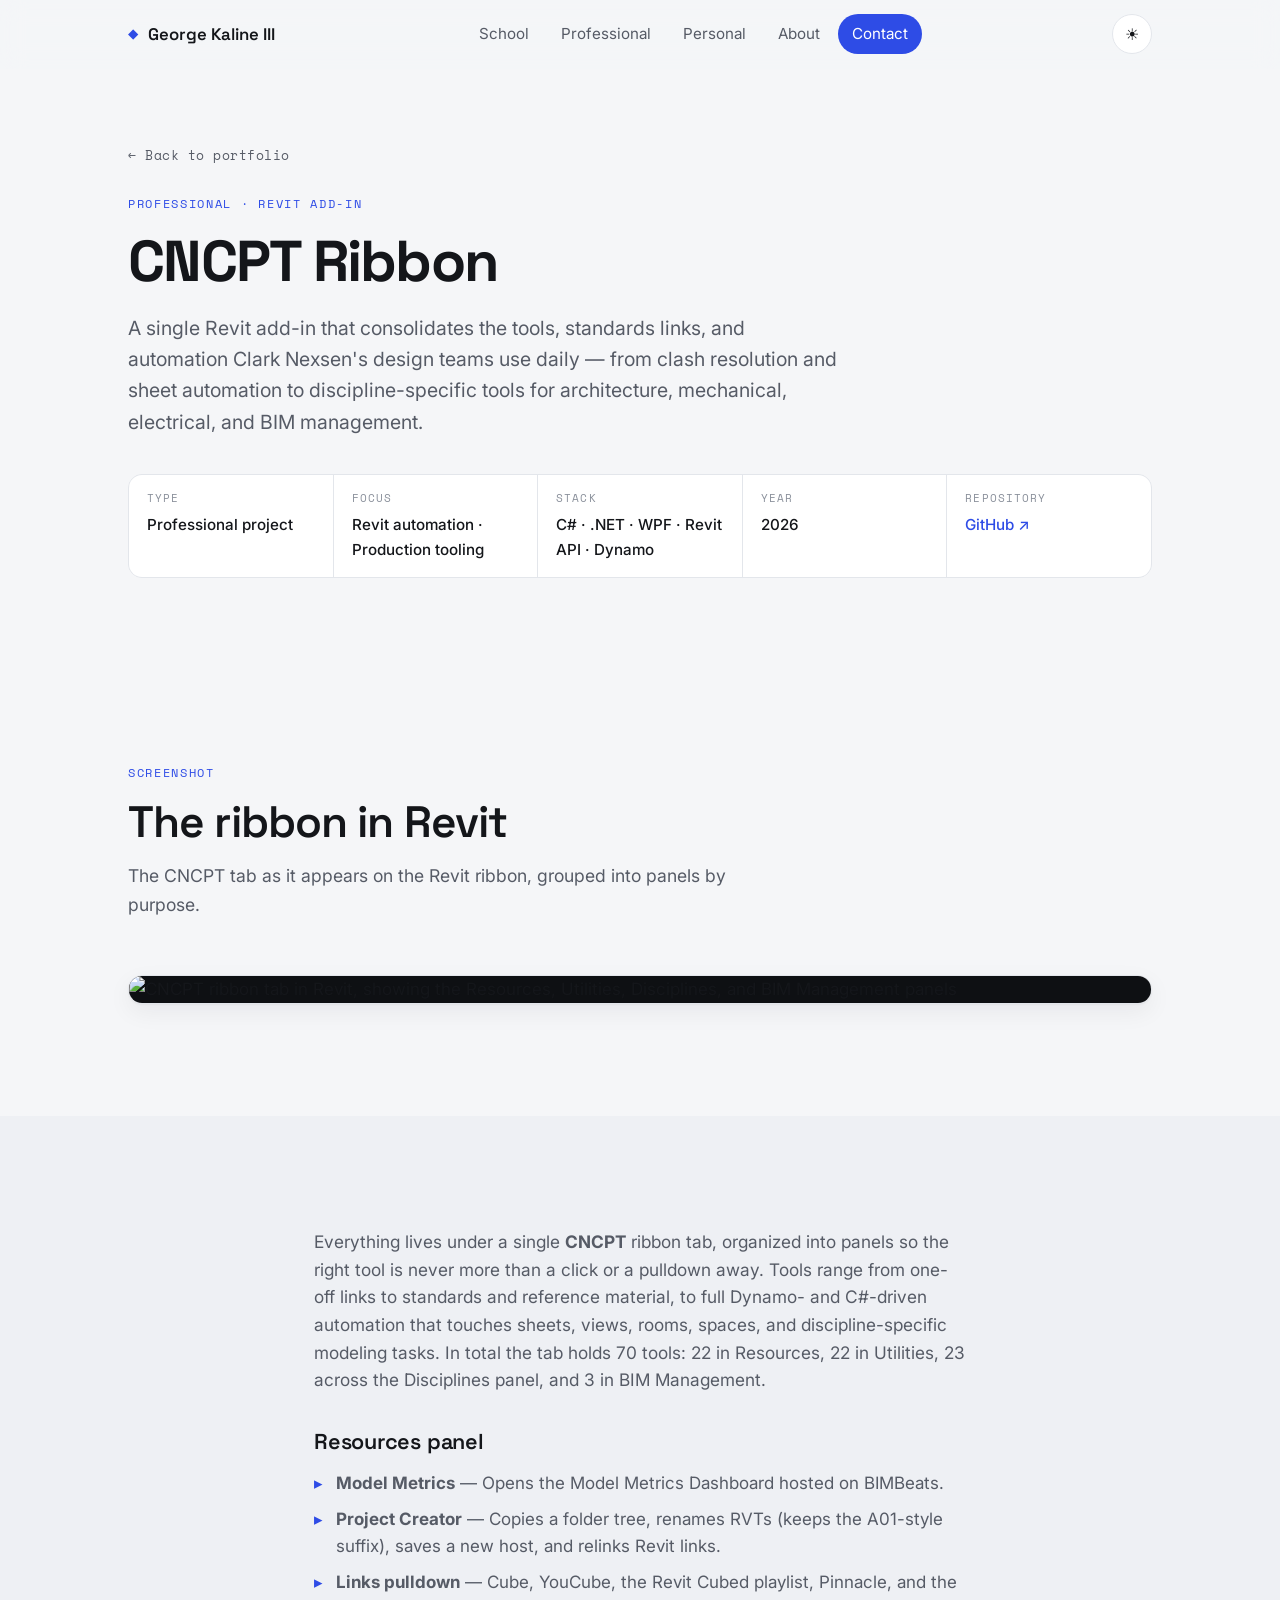
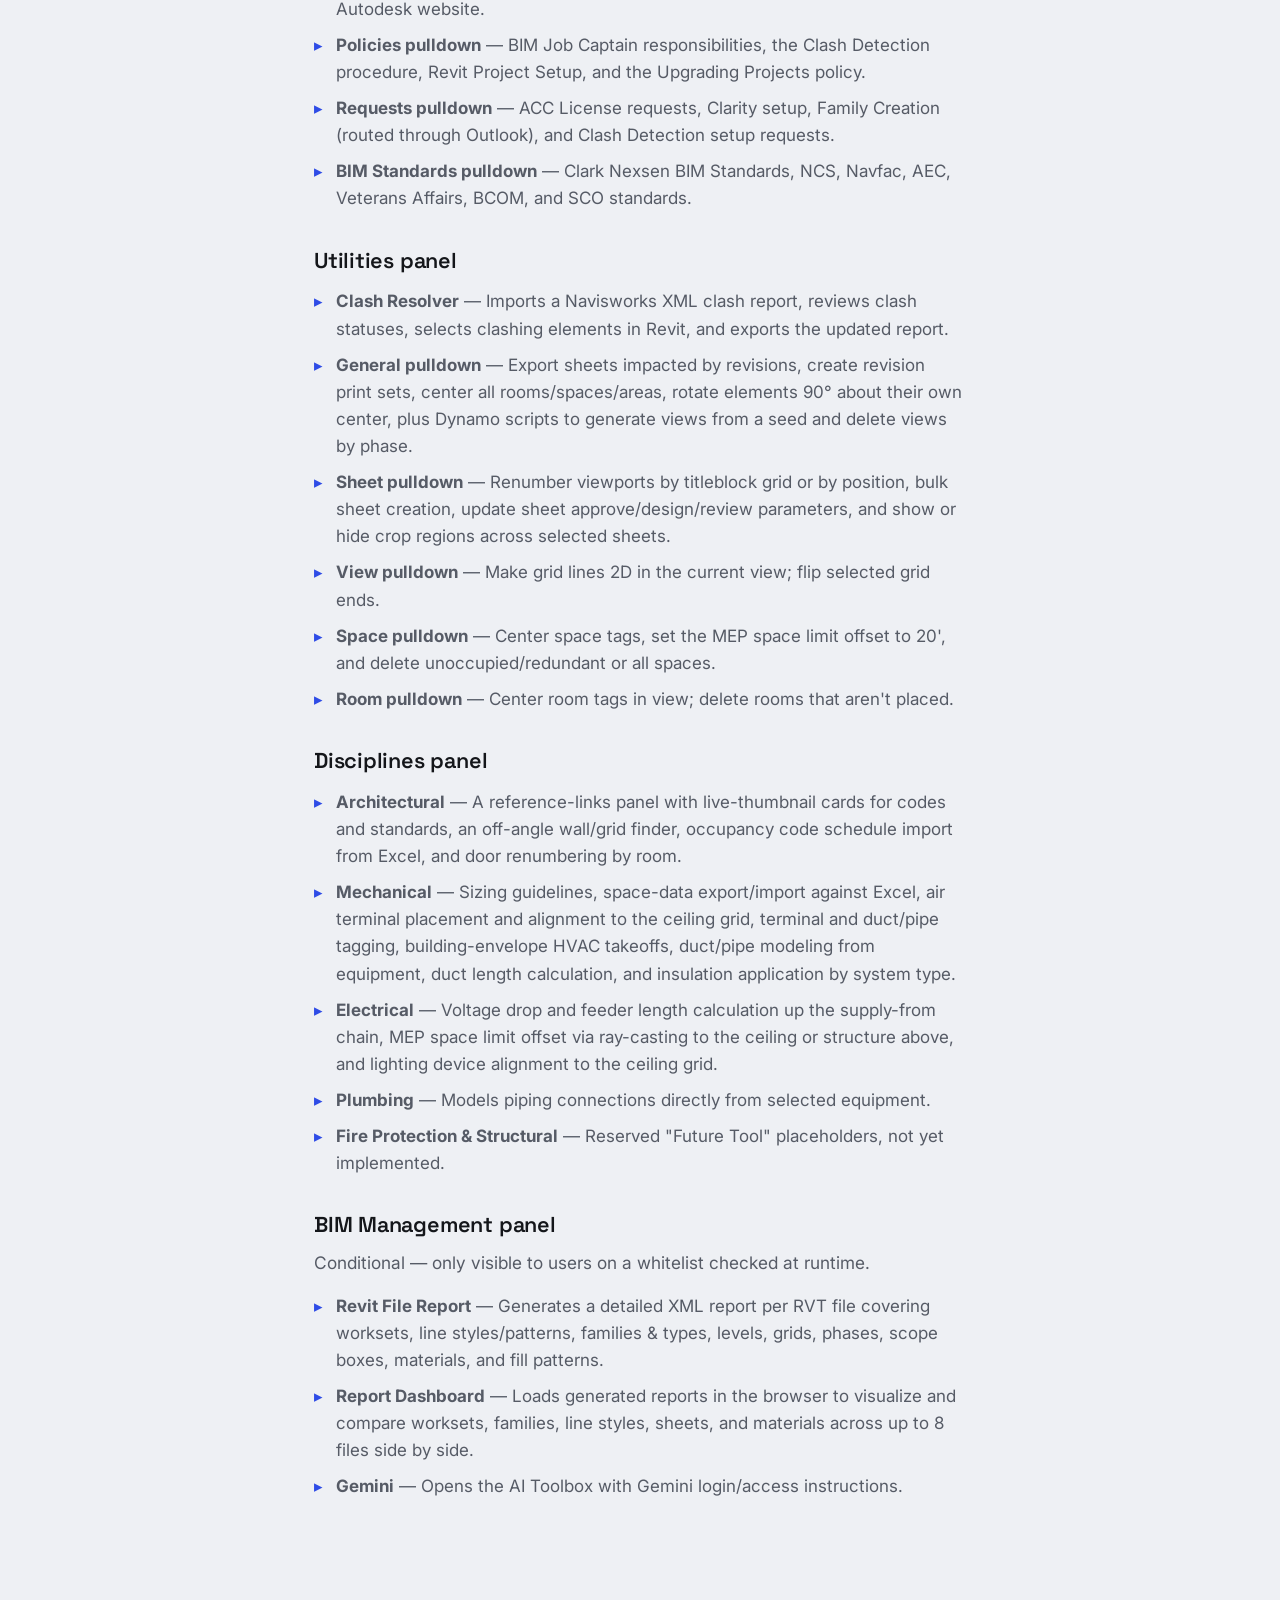
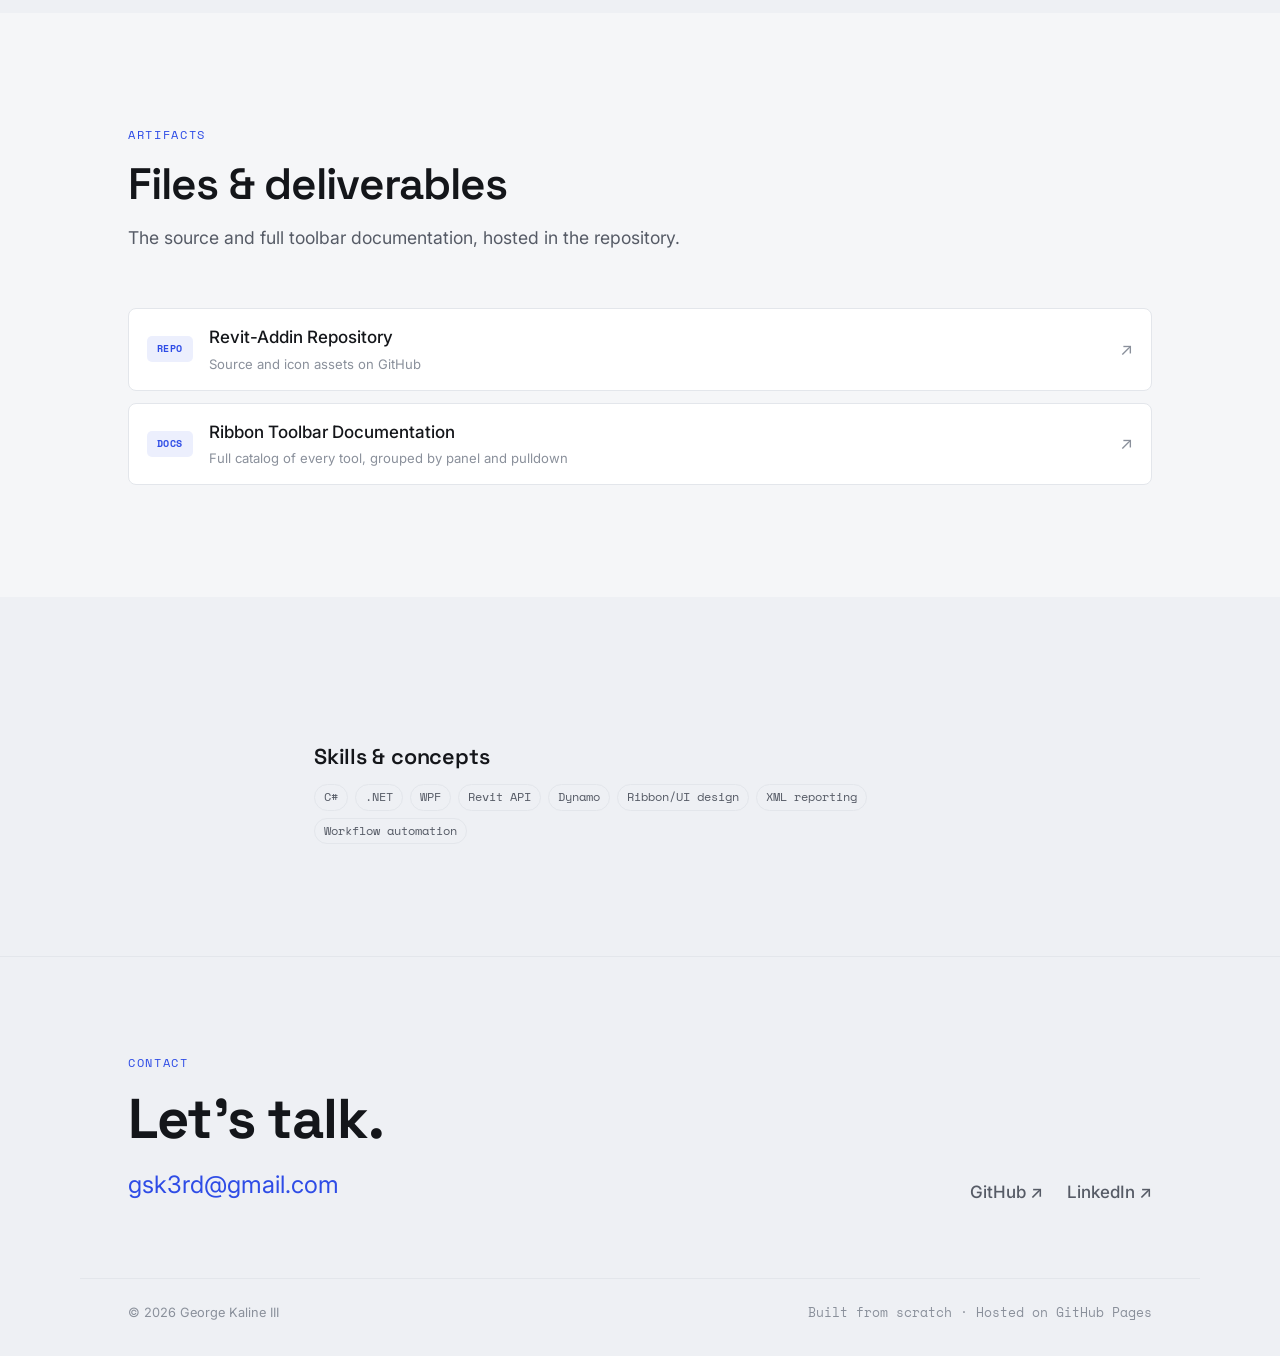
==== cncpt-ribbon.html @ 7dedd672 "Add professional project page for CNCPT Ribbon Revit add-in" ====
<!DOCTYPE html>
<html lang="en" data-theme="light">
<head>
  <meta charset="UTF-8" />
  <meta name="viewport" content="width=device-width, initial-scale=1.0" />
  <title>CNCPT Ribbon — George Kaline III</title>
  <meta name="description" content="A Revit add-in that consolidates Clark Nexsen's production tools, standards links, and discipline automation into a single CNCPT ribbon tab." />

  <!-- Favicon and shared assets -->
  <link rel="icon" type="image/svg+xml" href="favicon.svg" />

  <link rel="preconnect" href="https://fonts.googleapis.com" />
  <link rel="preconnect" href="https://fonts.gstatic.com" crossorigin />
  <link href="https://fonts.googleapis.com/css2?family=Inter:wght@400;500;600&family=Space+Grotesk:wght@500;600;700&family=Space+Mono:wght@400;700&display=swap" rel="stylesheet" />

  <link rel="stylesheet" href="style.css" />

  <!-- Scoped styles for the top screenshot (added) -->
  <style>
    .shot-card {
      margin: 0;
      background: var(--surface);
      border: 1px solid var(--line);
      border-radius: var(--radius);
      overflow: hidden;
      box-shadow: var(--shadow);
    }
    .shot-card img {
      width: 100%;
      height: auto;
      display: block;
      background: #0e1013;
    }
  </style>
</head>
<body>
  <a class="skip-link" href="#main">Skip to content</a>

  <header class="site-header" id="siteHeader">
    <div class="wrap header-inner">
      <a href="index.html" class="brand">
        <span class="brand-mark" aria-hidden="true">◆</span>
        <span class="brand-name">George Kaline III</span>
      </a>
      <nav class="nav" id="primaryNav" aria-label="Primary">
        <a href="index.html#school" class="nav-link">School</a>
        <a href="index.html#professional" class="nav-link">Professional</a>
        <a href="index.html#personal" class="nav-link">Personal</a>
        <a href="index.html#about" class="nav-link">About</a>
        <a href="index.html#contact" class="nav-link nav-link--cta">Contact</a>
      </nav>
      <div class="header-actions">
        <button class="icon-btn" id="themeToggle" type="button" aria-label="Switch to dark theme">
          <span class="theme-icon" aria-hidden="true">☀</span>
        </button>
        <button class="icon-btn menu-btn" id="menuToggle" type="button" aria-label="Open menu" aria-expanded="false" aria-controls="primaryNav">
          <span class="menu-bars" aria-hidden="true"><span></span><span></span><span></span></span>
        </button>
      </div>
    </div>
  </header>

  <main id="main">
    <!-- HERO -->
    <section class="detail-hero" id="top">
      <div class="wrap">
        <a href="index.html#professional" class="back-link" data-reveal>← Back to portfolio</a>
        <p class="eyebrow" data-reveal>Professional · Revit add-in</p>
        <h1 class="hero-title" data-reveal>CNCPT Ribbon</h1>
        <p class="detail-lead" data-reveal>
          A single Revit add-in that consolidates the tools, standards links,
          and automation Clark Nexsen's design teams use daily — from clash
          resolution and sheet automation to discipline-specific tools for
          architecture, mechanical, electrical, and BIM management.
        </p>

        <dl class="detail-meta" data-reveal>
          <div><dt>Type</dt><dd>Professional project</dd></div>
          <div><dt>Focus</dt><dd>Revit automation · Production tooling</dd></div>
          <div><dt>Stack</dt><dd>C# · .NET · WPF · Revit API · Dynamo</dd></div>
          <div><dt>Year</dt><dd>2026</dd></div>
          <div><dt>Repository</dt><dd><a href="https://github.com/bmoreawesom3/Revit-Addin" target="_blank" rel="noopener">GitHub ↗</a></dd></div>
        </dl>
      </div>
    </section>

    <!-- SCREENSHOT -->
    <section class="section">
      <div class="wrap">
        <header class="section-head" data-reveal>
          <p class="eyebrow">Screenshot</p>
          <h2 class="section-title">The ribbon in Revit</h2>
          <p class="section-desc">The CNCPT tab as it appears on the Revit ribbon, grouped into panels by purpose.</p>
        </header>

        <figure class="shot-card" data-reveal>
          <img src="https://raw.githubusercontent.com/bmoreawesom3/Revit-Addin/main/Screenshot%202026-08-12%20095809.png" alt="CNCPT ribbon tab in Revit, showing the Resources, Utilities, Disciplines, and BIM Management panels" loading="lazy" />
        </figure>
      </div>
    </section>

    <!-- OVERVIEW (from README) -->
    <section class="section section--alt">
      <div class="wrap prose" data-reveal>
        <p>
          Everything lives under a single <strong>CNCPT</strong> ribbon tab,
          organized into panels so the right tool is never more than a click
          or a pulldown away. Tools range from one-off links to standards and
          reference material, to full Dynamo- and C#-driven automation that
          touches sheets, views, rooms, spaces, and discipline-specific
          modeling tasks. In total the tab holds 70 tools: 22 in Resources,
          22 in Utilities, 23 across the Disciplines panel, and 3 in BIM
          Management.
        </p>

        <h3>Resources panel</h3>
        <ul class="bullets">
          <li><strong>Model Metrics</strong> — Opens the Model Metrics Dashboard hosted on BIMBeats.</li>
          <li><strong>Project Creator</strong> — Copies a folder tree, renames RVTs (keeps the A01-style suffix), saves a new host, and relinks Revit links.</li>
          <li><strong>Links pulldown</strong> — Cube, YouCube, the Revit Cubed playlist, Pinnacle, and the Autodesk website.</li>
          <li><strong>Policies pulldown</strong> — BIM Job Captain responsibilities, the Clash Detection procedure, Revit Project Setup, and the Upgrading Projects policy.</li>
          <li><strong>Requests pulldown</strong> — ACC License requests, Clarity setup, Family Creation (routed through Outlook), and Clash Detection setup requests.</li>
          <li><strong>BIM Standards pulldown</strong> — Clark Nexsen BIM Standards, NCS, Navfac, AEC, Veterans Affairs, BCOM, and SCO standards.</li>
        </ul>

        <h3>Utilities panel</h3>
        <ul class="bullets">
          <li><strong>Clash Resolver</strong> — Imports a Navisworks XML clash report, reviews clash statuses, selects clashing elements in Revit, and exports the updated report.</li>
          <li><strong>General pulldown</strong> — Export sheets impacted by revisions, create revision print sets, center all rooms/spaces/areas, rotate elements 90° about their own center, plus Dynamo scripts to generate views from a seed and delete views by phase.</li>
          <li><strong>Sheet pulldown</strong> — Renumber viewports by titleblock grid or by position, bulk sheet creation, update sheet approve/design/review parameters, and show or hide crop regions across selected sheets.</li>
          <li><strong>View pulldown</strong> — Make grid lines 2D in the current view; flip selected grid ends.</li>
          <li><strong>Space pulldown</strong> — Center space tags, set the MEP space limit offset to 20', and delete unoccupied/redundant or all spaces.</li>
          <li><strong>Room pulldown</strong> — Center room tags in view; delete rooms that aren't placed.</li>
        </ul>

        <h3>Disciplines panel</h3>
        <ul class="bullets">
          <li><strong>Architectural</strong> — A reference-links panel with live-thumbnail cards for codes and standards, an off-angle wall/grid finder, occupancy code schedule import from Excel, and door renumbering by room.</li>
          <li><strong>Mechanical</strong> — Sizing guidelines, space-data export/import against Excel, air terminal placement and alignment to the ceiling grid, terminal and duct/pipe tagging, building-envelope HVAC takeoffs, duct/pipe modeling from equipment, duct length calculation, and insulation application by system type.</li>
          <li><strong>Electrical</strong> — Voltage drop and feeder length calculation up the supply-from chain, MEP space limit offset via ray-casting to the ceiling or structure above, and lighting device alignment to the ceiling grid.</li>
          <li><strong>Plumbing</strong> — Models piping connections directly from selected equipment.</li>
          <li><strong>Fire Protection &amp; Structural</strong> — Reserved "Future Tool" placeholders, not yet implemented.</li>
        </ul>

        <h3>BIM Management panel</h3>
        <p>Conditional — only visible to users on a whitelist checked at runtime.</p>
        <ul class="bullets">
          <li><strong>Revit File Report</strong> — Generates a detailed XML report per RVT file covering worksets, line styles/patterns, families &amp; types, levels, grids, phases, scope boxes, materials, and fill patterns.</li>
          <li><strong>Report Dashboard</strong> — Loads generated reports in the browser to visualize and compare worksets, families, line styles, sheets, and materials across up to 8 files side by side.</li>
          <li><strong>Gemini</strong> — Opens the AI Toolbox with Gemini login/access instructions.</li>
        </ul>
      </div>
    </section>

    <!-- ARTIFACTS -->
    <section class="section">
      <div class="wrap">
        <header class="section-head" data-reveal>
          <p class="eyebrow">Artifacts</p>
          <h2 class="section-title">Files &amp; deliverables</h2>
          <p class="section-desc">The source and full toolbar documentation, hosted in the repository.</p>
        </header>

        <div class="artifacts">
          <a class="artifact" data-reveal href="https://github.com/bmoreawesom3/Revit-Addin" target="_blank" rel="noopener">
            <span class="artifact-type">REPO</span>
            <span><span class="artifact-name">Revit-Addin Repository</span><span class="artifact-note">Source and icon assets on GitHub</span></span>
            <span class="arrow" aria-hidden="true">↗</span>
          </a>
          <a class="artifact" data-reveal href="https://github.com/bmoreawesom3/Revit-Addin#readme" target="_blank" rel="noopener">
            <span class="artifact-type">DOCS</span>
            <span><span class="artifact-name">Ribbon Toolbar Documentation</span><span class="artifact-note">Full catalog of every tool, grouped by panel and pulldown</span></span>
            <span class="arrow" aria-hidden="true">↗</span>
          </a>
        </div>
      </div>
    </section>

    <!-- SKILLS -->
    <section class="section section--alt">
      <div class="wrap prose" data-reveal>
        <h3>Skills &amp; concepts</h3>
        <ul class="tags" aria-label="Skills" style="margin-top:1rem;">
          <li>C#</li>
          <li>.NET</li>
          <li>WPF</li>
          <li>Revit API</li>
          <li>Dynamo</li>
          <li>Ribbon/UI design</li>
          <li>XML reporting</li>
          <li>Workflow automation</li>
        </ul>
      </div>
    </section>
  </main>

  <!-- FOOTER (same as home) -->
  <footer class="site-footer" id="contact">
    <div class="wrap footer-inner">
      <div class="footer-cta" data-reveal>
        <p class="eyebrow">Contact</p>
        <h2 class="footer-title">Let's talk.</h2>
        <a href="mailto:gsk3rd@gmail.com" class="footer-email">gsk3rd@gmail.com</a>
      </div>
      <ul class="footer-links" aria-label="Elsewhere">
        <li><a href="https://github.com/bmoreawesom3" target="_blank" rel="noopener">GitHub ↗</a></li>
        <li><a href="https://www.linkedin.com/in/george-kaline/">LinkedIn ↗</a></li>
      </ul>
    </div>
    <div class="wrap footer-colophon">
      <span>© <span id="year">2026</span> George Kaline III</span>
      <span class="mono">Built from scratch · Hosted on GitHub Pages</span>
    </div>
  </footer>

  <script src="main.js"></script>
</body>
</html>
---- style.css ----
/* ============================================================
   PORTFOLIO TEMPLATE — style.css

   Quick customization map:
   · Colors ............ :root variables below (change --accent first)
   · Fonts ............. --font-display / --font-body / --font-mono
   · Max width ......... --wrap
   · Dark theme ....... [data-theme="dark"] block
   ============================================================ */

/* ---------- Design tokens ---------- */
:root {
  /* Color — light theme */
  --paper:      #F5F6F8;   /* page background */
  --surface:    #FFFFFF;   /* cards, header */
  --surface-2:  #EEF0F4;   /* alt section background */
  --ink:        #14161A;   /* primary text */
  --ink-soft:   #565B66;   /* secondary text */
  --ink-faint:  #8A909B;   /* labels, meta */
  --line:       #E3E6EB;   /* borders */
  --accent:     #2E4CE6;   /* ← change this to rebrand */
  --accent-ink: #FFFFFF;   /* text on accent */
  --accent-soft:rgba(46, 76, 230, 0.09);

  /* Type */
  --font-display: "Space Grotesk", system-ui, sans-serif;
  --font-body:    "Inter", system-ui, sans-serif;
  --font-mono:    "Space Mono", ui-monospace, monospace;

  /* Layout */
  --wrap: 1120px;
  --gutter: clamp(20px, 5vw, 48px);
  --radius: 14px;
  --radius-sm: 8px;

  /* Effects */
  --shadow: 0 1px 2px rgba(20, 22, 26, 0.04), 0 8px 24px rgba(20, 22, 26, 0.06);
  --shadow-lift: 0 2px 4px rgba(20, 22, 26, 0.05), 0 16px 40px rgba(20, 22, 26, 0.12);
  --ease: cubic-bezier(0.22, 1, 0.36, 1);
}

[data-theme="dark"] {
  --paper:      #0E1013;
  --surface:    #16191F;
  --surface-2:  #121519;
  --ink:        #ECEEF2;
  --ink-soft:   #A2A9B4;
  --ink-faint:  #6C737F;
  --line:       #262A31;
  --accent:     #7C8CFF;
  --accent-ink: #0E1013;
  --accent-soft:rgba(124, 140, 255, 0.12);
  --shadow: 0 1px 2px rgba(0, 0, 0, 0.3), 0 8px 24px rgba(0, 0, 0, 0.4);
  --shadow-lift: 0 2px 4px rgba(0, 0, 0, 0.3), 0 16px 40px rgba(0, 0, 0, 0.55);
}

/* ---------- Reset / base ---------- */
*, *::before, *::after { box-sizing: border-box; }

html { scroll-behavior: smooth; }

body {
  margin: 0;
  background: var(--paper);
  color: var(--ink);
  font-family: var(--font-body);
  font-size: 17px;
  line-height: 1.6;
  -webkit-font-smoothing: antialiased;
  transition: background 0.3s var(--ease), color 0.3s var(--ease);
}

h1, h2, h3 { font-family: var(--font-display); line-height: 1.1; margin: 0; }
p { margin: 0; }
a { color: inherit; text-decoration: none; }
img { max-width: 100%; display: block; }
ul { margin: 0; padding: 0; list-style: none; }

.wrap {
  width: 100%;
  max-width: var(--wrap);
  margin-inline: auto;
  padding-inline: var(--gutter);
}

.mono { font-family: var(--font-mono); }

/* Shared eyebrow label */
.eyebrow {
  font-family: var(--font-mono);
  font-size: 0.75rem;
  letter-spacing: 0.14em;
  text-transform: uppercase;
  color: var(--accent);
  margin-bottom: 1rem;
}

/* Accessibility helpers */
.skip-link {
  position: absolute;
  left: -999px;
  top: 0;
  background: var(--accent);
  color: var(--accent-ink);
  padding: 10px 16px;
  border-radius: 0 0 var(--radius-sm) 0;
  z-index: 200;
}
.skip-link:focus { left: 0; }

:focus-visible {
  outline: 2px solid var(--accent);
  outline-offset: 3px;
  border-radius: 3px;
}

/* ---------- Header / nav ---------- */
.site-header {
  position: sticky;
  top: 0;
  z-index: 100;
  background: color-mix(in srgb, var(--paper) 82%, transparent);
  backdrop-filter: saturate(140%) blur(12px);
  border-bottom: 1px solid transparent;
  transition: border-color 0.3s var(--ease), background 0.3s var(--ease);
}
.site-header.is-scrolled { border-bottom-color: var(--line); }

.header-inner {
  display: flex;
  align-items: center;
  justify-content: space-between;
  height: 68px;
}

.brand {
  display: inline-flex;
  align-items: center;
  gap: 10px;
  font-family: var(--font-display);
  font-weight: 600;
  font-size: 1.05rem;
}
.brand-mark { color: var(--accent); font-size: 0.8em; }

.nav { display: flex; gap: 4px; align-items: center; }
.nav-link {
  font-size: 0.95rem;
  color: var(--ink-soft);
  padding: 8px 14px;
  border-radius: 999px;
  transition: color 0.2s var(--ease), background 0.2s var(--ease);
}
.nav-link:hover { color: var(--ink); background: var(--accent-soft); }
.nav-link--cta {
  color: var(--accent-ink);
  background: var(--accent);
}
.nav-link--cta:hover { color: var(--accent-ink); filter: brightness(1.08); }

.header-actions { display: flex; align-items: center; gap: 6px; }

.icon-btn {
  display: inline-grid;
  place-items: center;
  width: 40px;
  height: 40px;
  border: 1px solid var(--line);
  border-radius: 999px;
  background: var(--surface);
  color: var(--ink);
  cursor: pointer;
  font-size: 1rem;
  transition: border-color 0.2s var(--ease), transform 0.2s var(--ease);
}
.icon-btn:hover { border-color: var(--accent); }
.icon-btn:active { transform: scale(0.94); }

/* Mobile menu button — hidden on desktop */
.menu-btn { display: none; }
.menu-bars { display: grid; gap: 4px; }
.menu-bars span {
  width: 18px; height: 2px; background: currentColor; border-radius: 2px;
  transition: transform 0.25s var(--ease), opacity 0.2s var(--ease);
}

/* ---------- Hero ---------- */
.hero {
  padding-top: clamp(56px, 12vw, 128px);
  padding-bottom: clamp(48px, 9vw, 104px);
}
.hero-title {
  font-size: clamp(2.6rem, 8vw, 5rem);
  font-weight: 700;
  letter-spacing: -0.03em;
  max-width: 16ch;
}
.hero-lead {
  margin-top: 1.5rem;
  max-width: 52ch;
  font-size: clamp(1.05rem, 2.2vw, 1.25rem);
  color: var(--ink-soft);
}
.hero-actions { display: flex; flex-wrap: wrap; gap: 12px; margin-top: 2.25rem; }

.btn {
  display: inline-flex;
  align-items: center;
  font-family: var(--font-body);
  font-weight: 500;
  font-size: 1rem;
  padding: 13px 24px;
  border-radius: 999px;
  border: 1px solid transparent;
  cursor: pointer;
  transition: transform 0.2s var(--ease), background 0.2s var(--ease), border-color 0.2s var(--ease);
}
.btn:active { transform: translateY(1px); }
.btn--primary { background: var(--accent); color: var(--accent-ink); }
.btn--primary:hover { filter: brightness(1.08); }
.btn--ghost { background: transparent; color: var(--ink); border-color: var(--line); }
.btn--ghost:hover { border-color: var(--accent); color: var(--accent); }

/* ---------- Sections ---------- */
.section { padding-block: clamp(56px, 10vw, 112px); }
.section--alt { background: var(--surface-2); }

.section-head { max-width: 60ch; margin-bottom: clamp(32px, 5vw, 56px); }
.section-title {
  font-size: clamp(1.8rem, 4.5vw, 2.75rem);
  font-weight: 600;
  letter-spacing: -0.02em;
}
.section-desc { margin-top: 1rem; color: var(--ink-soft); font-size: 1.1rem; }

/* ---------- Collapsible sections ---------- */
.section-head-row {
  display: flex;
  align-items: flex-start;
  justify-content: space-between;
  gap: 16px;
}
.section-head-text { flex: 1; min-width: 0; }

.section-toggle { flex-shrink: 0; }
.section-toggle .chevron {
  display: inline-block;
  width: 8px;
  height: 8px;
  border-right: 2px solid currentColor;
  border-bottom: 2px solid currentColor;
  border-radius: 1px;
  transform: translateY(-2px) rotate(45deg);
  transition: transform 0.3s var(--ease);
}
.section-toggle[aria-expanded="false"] .chevron { transform: translateY(0) rotate(-45deg); }

.section-panel {
  display: grid;
  grid-template-rows: 1fr;
  transition: grid-template-rows 0.4s var(--ease);
}
.section-panel.is-collapsed { grid-template-rows: 0fr; }
.section-panel-inner { overflow: hidden; min-height: 0; }

/* ---------- Project grid + cards ---------- */
.grid {
  display: grid;
  grid-template-columns: repeat(auto-fill, minmax(300px, 1fr));
  gap: clamp(20px, 3vw, 32px);
}

.card {
  display: flex;
  flex-direction: column;
  background: var(--surface);
  border: 1px solid var(--line);
  border-radius: var(--radius);
  overflow: hidden;
  box-shadow: var(--shadow);
  transition: transform 0.35s var(--ease), box-shadow 0.35s var(--ease), border-color 0.35s var(--ease);
}
.card:hover {
  transform: translateY(-4px);
  box-shadow: var(--shadow-lift);
  border-color: color-mix(in srgb, var(--accent) 40%, var(--line));
}

/* Cover: a technical grid pattern with a big mono project ID.
   Swap the <span class="card-id"> for an <img> to use a screenshot. */
.card-cover {
  position: relative;
  display: block;
  aspect-ratio: 16 / 10;
  overflow: hidden;
  background-color: var(--surface-2);
  background-image:
    linear-gradient(var(--line) 1px, transparent 1px),
    linear-gradient(90deg, var(--line) 1px, transparent 1px);
  background-size: 22px 22px;
}
.card-cover img { width: 100%; height: 100%; object-fit: cover; }
.card-cover::after {
  /* subtle tint so the two tracks read differently */
  content: "";
  position: absolute;
  inset: 0;
  opacity: 0.5;
  transition: opacity 0.35s var(--ease);
}
.card-cover--school::after { background: linear-gradient(135deg, var(--accent-soft), transparent 70%); }
.card-cover--pro::after    { background: linear-gradient(135deg, transparent 30%, var(--accent-soft)); }
.card:hover .card-cover::after { opacity: 0.85; }

.card-id {
  position: absolute;
  left: 18px;
  bottom: 14px;
  z-index: 1;
  font-family: var(--font-mono);
  font-weight: 700;
  font-size: 1.4rem;
  color: var(--ink);
  background: color-mix(in srgb, var(--surface) 78%, transparent);
  padding: 2px 10px;
  border-radius: 6px;
  border: 1px solid var(--line);
}

.card-body { display: flex; flex-direction: column; gap: 0.85rem; padding: 22px 22px 24px; flex: 1; }
.card-title { font-size: 1.3rem; font-weight: 600; letter-spacing: -0.01em; }
.card-desc { color: var(--ink-soft); font-size: 0.98rem; }

.tags { display: flex; flex-wrap: wrap; gap: 7px; }
.tags li {
  font-family: var(--font-mono);
  font-size: 0.72rem;
  color: var(--ink-soft);
  border: 1px solid var(--line);
  padding: 3px 9px;
  border-radius: 999px;
}

.card-foot {
  display: flex;
  align-items: center;
  justify-content: space-between;
  flex-wrap: wrap;
  gap: 10px;
  margin-top: auto;
  padding-top: 0.5rem;
  border-top: 1px solid var(--line);
}
.card-meta { font-family: var(--font-mono); font-size: 0.72rem; color: var(--ink-faint); }
.card-links { display: flex; gap: 14px; }
.card-links a {
  font-size: 0.85rem;
  font-weight: 500;
  color: var(--accent);
}
.card-links a:hover { text-decoration: underline; text-underline-offset: 3px; }

/* ---------- About ---------- */
.about-grid {
  display: grid;
  grid-template-columns: 1.6fr 1fr;
  gap: clamp(24px, 5vw, 64px);
  align-items: start;
}
.about-text p { color: var(--ink-soft); font-size: 1.1rem; }
.about-text p + p { margin-top: 1.1rem; }

.about-facts dl { display: grid; gap: 0; border-top: 1px solid var(--line); }
.about-facts div {
  display: flex;
  justify-content: space-between;
  gap: 16px;
  padding: 14px 0;
  border-bottom: 1px solid var(--line);
}
.about-facts dt { font-family: var(--font-mono); font-size: 0.78rem; color: var(--ink-faint); text-transform: uppercase; letter-spacing: 0.08em; }
.about-facts dd { margin: 0; font-weight: 500; text-align: right; }

/* ---------- Footer ---------- */
.site-footer {
  border-top: 1px solid var(--line);
  padding-top: clamp(56px, 9vw, 96px);
  padding-bottom: 32px;
  background: var(--surface-2);
}
.footer-inner {
  display: flex;
  justify-content: space-between;
  align-items: flex-end;
  flex-wrap: wrap;
  gap: 32px;
  padding-bottom: clamp(40px, 7vw, 72px);
}
.footer-title { font-size: clamp(2rem, 6vw, 3.5rem); font-weight: 700; letter-spacing: -0.02em; }
.footer-email {
  display: inline-block;
  margin-top: 1rem;
  font-size: clamp(1.1rem, 3vw, 1.5rem);
  color: var(--accent);
  border-bottom: 2px solid transparent;
  transition: border-color 0.2s var(--ease);
}
.footer-email:hover { border-bottom-color: var(--accent); }

.footer-links { display: flex; gap: 24px; flex-wrap: wrap; }
.footer-links a { color: var(--ink-soft); font-weight: 500; }
.footer-links a:hover { color: var(--accent); }

.footer-colophon {
  display: flex;
  justify-content: space-between;
  flex-wrap: wrap;
  gap: 10px;
  padding-top: 24px;
  border-top: 1px solid var(--line);
  font-size: 0.8rem;
  color: var(--ink-faint);
}
.footer-colophon .mono { font-family: var(--font-mono); }

/* ---------- Scroll reveal ----------
   Content is visible by DEFAULT. We only hide it for the fade-in
   animation when JavaScript is running (the <html> tag gets a "js"
   class from a small script in each page's <head>). That way, if the
   script ever fails to load, the page still shows everything — it just
   skips the animation. */
.js [data-reveal] {
  opacity: 0;
  transform: translateY(18px);
  transition: opacity 0.6s var(--ease), transform 0.6s var(--ease);
}
.js [data-reveal].is-visible { opacity: 1; transform: none; }

/* ---------- Responsive ---------- */
@media (max-width: 760px) {
  .menu-btn { display: inline-grid; }

  .nav {
    position: fixed;
    inset: 68px 0 auto 0;
    flex-direction: column;
    align-items: stretch;
    gap: 4px;
    padding: 16px var(--gutter) 24px;
    background: var(--surface);
    border-bottom: 1px solid var(--line);
    box-shadow: var(--shadow);
    transform: translateY(-120%);
    transition: transform 0.35s var(--ease);
    visibility: hidden;
  }
  .nav.is-open { transform: translateY(0); visibility: visible; }
  .nav-link { padding: 12px 14px; }

  .about-grid { grid-template-columns: 1fr; }
  .footer-inner { align-items: flex-start; }
}

/* Respect reduced-motion preference */
@media (prefers-reduced-motion: reduce) {
  html { scroll-behavior: auto; }
  *, *::before, *::after {
    animation-duration: 0.001ms !important;
    transition-duration: 0.001ms !important;
  }
  [data-reveal] { opacity: 1; transform: none; }
}

/* ============================================================
   PROJECT DETAIL PAGE
   Used by pages inside /projects (e.g. projects/cs-405.html).
   Reuses the tokens above, so every project page matches home.
   ============================================================ */

.back-link {
  display: inline-flex;
  align-items: center;
  gap: 8px;
  font-family: var(--font-mono);
  font-size: 0.8rem;
  letter-spacing: 0.04em;
  color: var(--ink-soft);
  margin-bottom: 1.75rem;
}
.back-link:hover { color: var(--accent); }

.detail-hero { padding-top: clamp(36px, 7vw, 72px); padding-bottom: clamp(28px, 5vw, 56px); }
.detail-hero .hero-title { font-size: clamp(2.1rem, 6vw, 3.6rem); max-width: 20ch; }
.detail-lead {
  margin-top: 1.25rem;
  max-width: 60ch;
  font-size: clamp(1.05rem, 2.2vw, 1.22rem);
  color: var(--ink-soft);
}

/* Meta strip — mono key/value pairs under the hero */
.detail-meta {
  display: grid;
  grid-template-columns: repeat(auto-fit, minmax(150px, 1fr));
  gap: 1px;
  margin-top: 2.25rem;
  background: var(--line);
  border: 1px solid var(--line);
  border-radius: var(--radius);
  overflow: hidden;
}
.detail-meta > div { background: var(--surface); padding: 15px 18px; }
.detail-meta dt {
  font-family: var(--font-mono);
  font-size: 0.68rem;
  letter-spacing: 0.1em;
  text-transform: uppercase;
  color: var(--ink-faint);
}
.detail-meta dd { margin: 6px 0 0; font-weight: 500; font-size: 0.95rem; }
.detail-meta dd a { color: var(--accent); }
.detail-meta dd a:hover { text-decoration: underline; }

/* Readable prose column */
.prose { max-width: 68ch; }
.prose p { color: var(--ink-soft); font-size: 1.08rem; }
.prose p + p { margin-top: 1.1rem; }
.prose h3 { font-size: 1.35rem; font-weight: 600; margin: 2.25rem 0 0.75rem; letter-spacing: -0.01em; }
.prose .bullets { margin: 1rem 0 0; display: grid; gap: 0.55rem; }
.prose .bullets li { position: relative; padding-left: 1.4rem; color: var(--ink-soft); }
.prose .bullets li::before { content: "\25B8"; position: absolute; left: 0; color: var(--accent); }

/* Artifact / file list (links to the repo files) */
.artifacts { display: grid; gap: 12px; margin-top: 1.5rem; }
.artifact {
  display: flex;
  align-items: center;
  gap: 16px;
  padding: 15px 18px;
  background: var(--surface);
  border: 1px solid var(--line);
  border-radius: var(--radius-sm);
  transition: border-color 0.2s var(--ease), transform 0.2s var(--ease);
}
.artifact:hover { border-color: var(--accent); transform: translateX(3px); }
.artifact-type {
  font-family: var(--font-mono);
  font-size: 0.62rem;
  font-weight: 700;
  letter-spacing: 0.05em;
  color: var(--accent);
  background: var(--accent-soft);
  padding: 5px 8px;
  border-radius: 5px;
  flex-shrink: 0;
  min-width: 46px;
  text-align: center;
}
.artifact-name { font-weight: 500; }
.artifact-note { display: block; font-size: 0.82rem; color: var(--ink-faint); margin-top: 2px; }
.artifact .arrow { margin-left: auto; color: var(--ink-faint); }
.artifact:hover .arrow { color: var(--accent); }
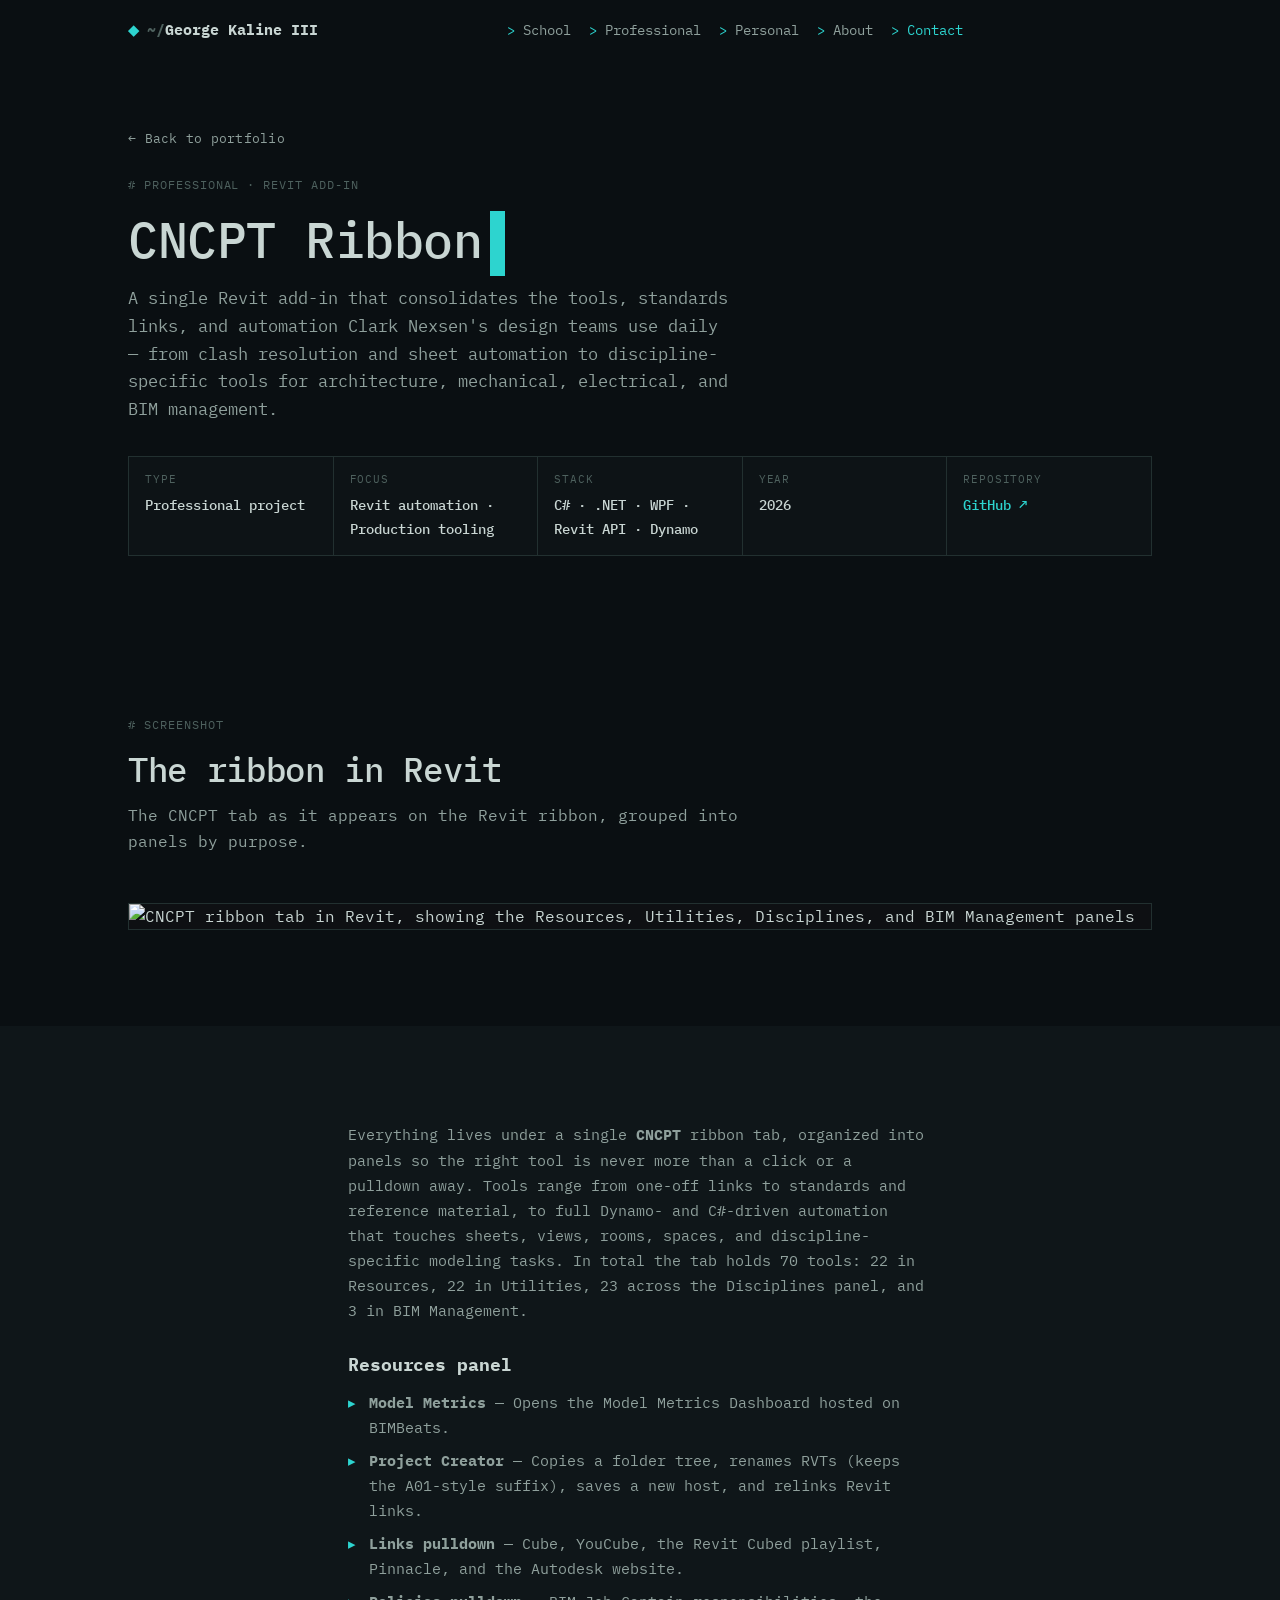
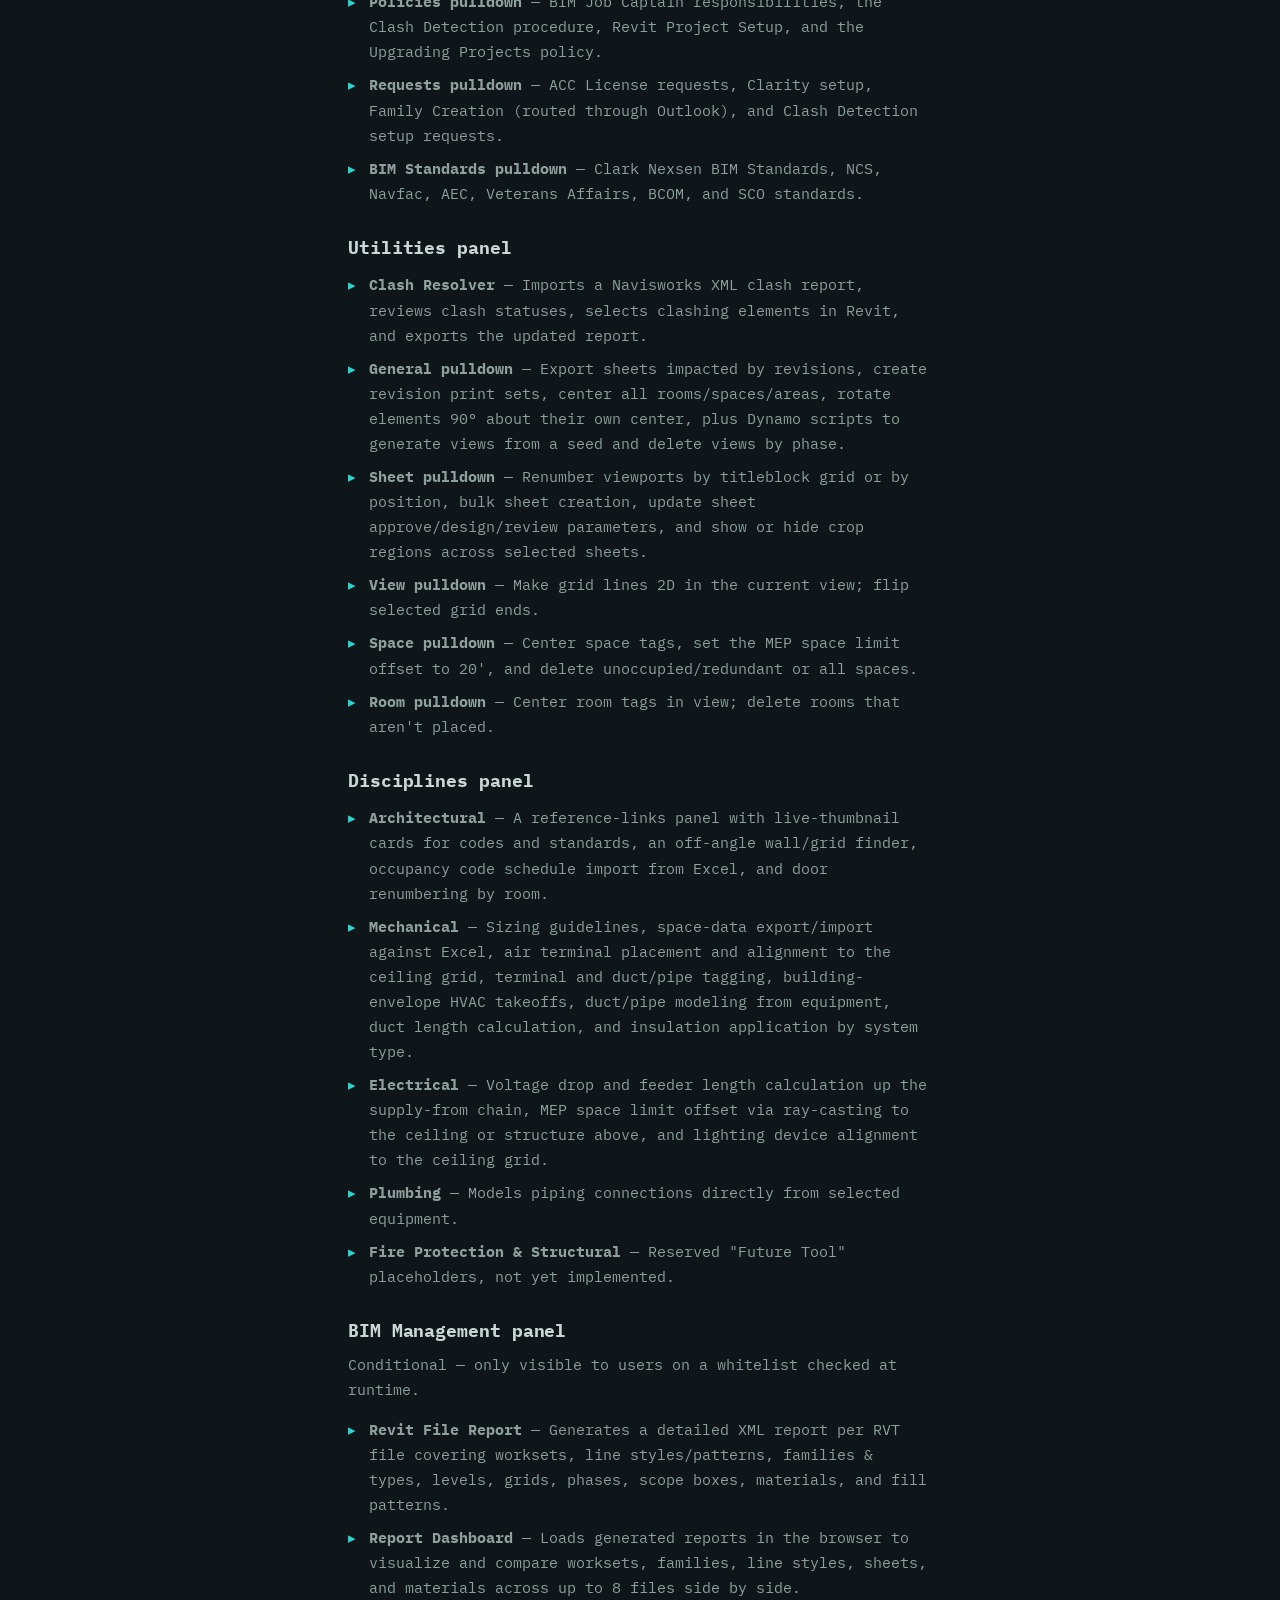
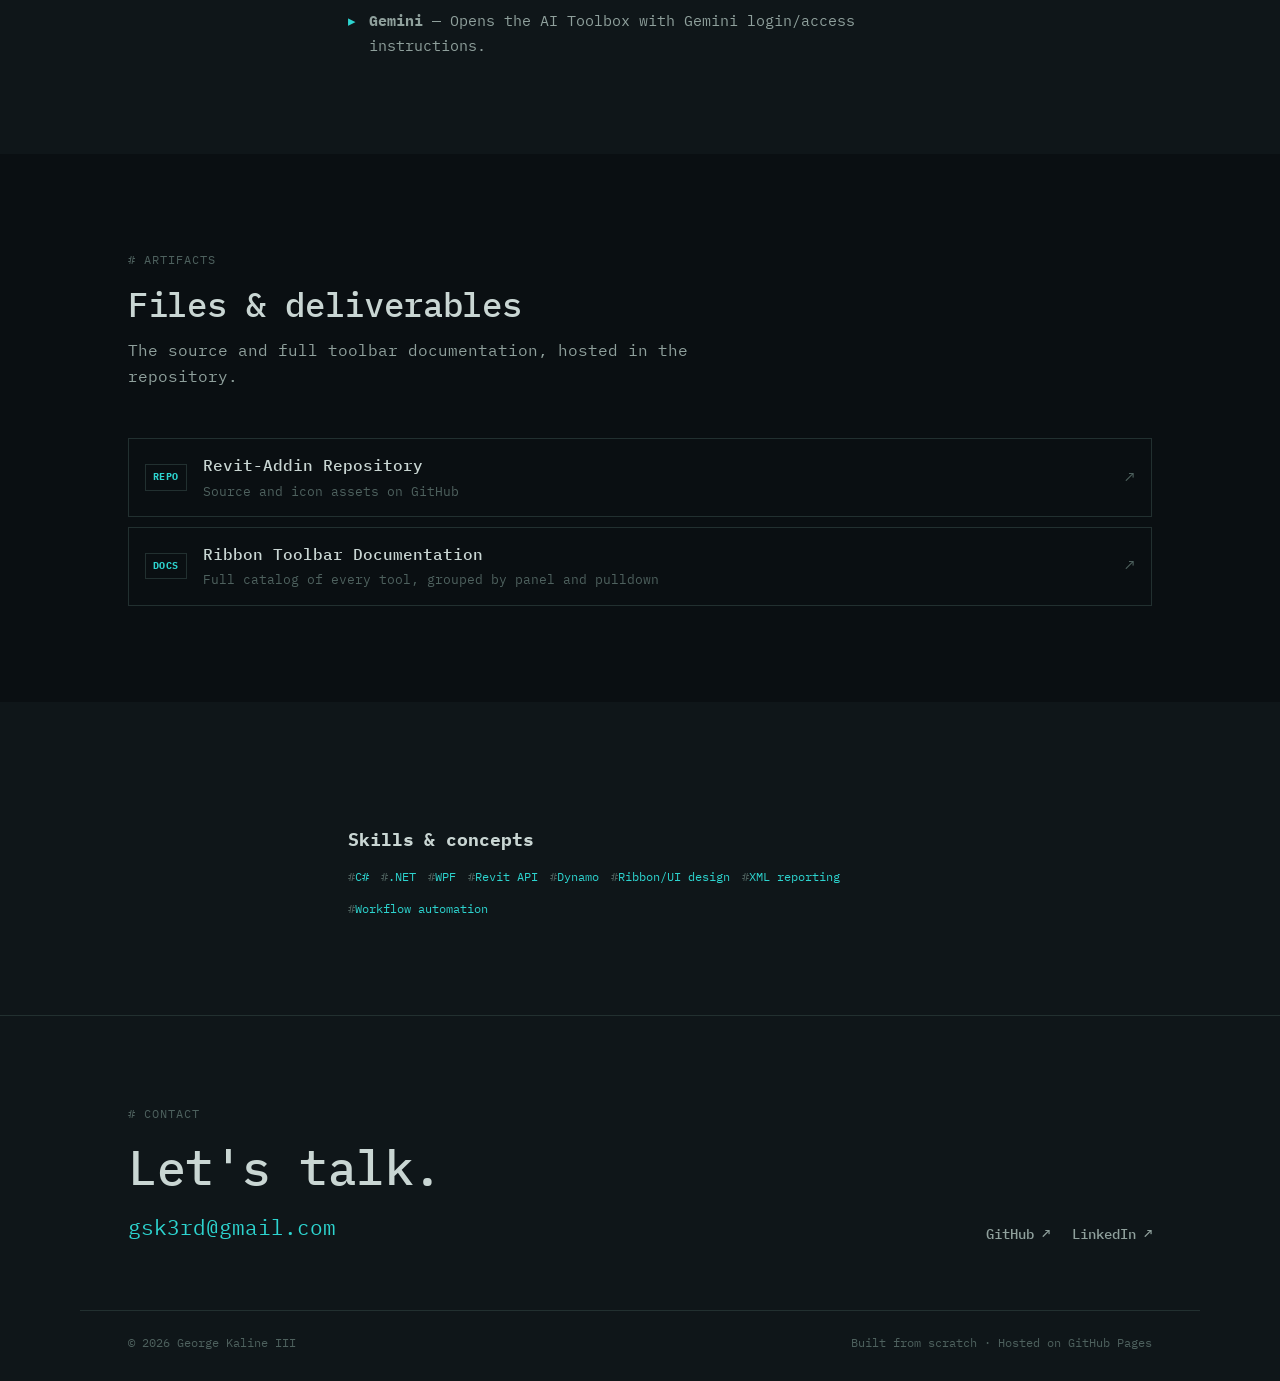
==== commit e07d56cf: "Restyle site to single dark "Cyan CLI" theme Drop the light/dark theme toggle in favor of one fixed " ====
--- a/cncpt-ribbon.html
+++ b/cncpt-ribbon.html
@@ -1,5 +1,5 @@
 <!DOCTYPE html>
-<html lang="en" data-theme="light">
+<html lang="en">
 <head>
   <meta charset="UTF-8" />
   <meta name="viewport" content="width=device-width, initial-scale=1.0" />
@@ -11,7 +11,7 @@
 
   <link rel="preconnect" href="https://fonts.googleapis.com" />
   <link rel="preconnect" href="https://fonts.gstatic.com" crossorigin />
-  <link href="https://fonts.googleapis.com/css2?family=Inter:wght@400;500;600&family=Space+Grotesk:wght@500;600;700&family=Space+Mono:wght@400;700&display=swap" rel="stylesheet" />
+  <link href="https://fonts.googleapis.com/css2?family=IBM+Plex+Mono:wght@400;500;700&display=swap" rel="stylesheet" />
 
   <link rel="stylesheet" href="style.css" />
 
@@ -21,9 +21,6 @@
       margin: 0;
       background: var(--surface);
       border: 1px solid var(--line);
-      border-radius: var(--radius);
-      overflow: hidden;
-      box-shadow: var(--shadow);
     }
     .shot-card img {
       width: 100%;
@@ -50,9 +47,6 @@
         <a href="index.html#contact" class="nav-link nav-link--cta">Contact</a>
       </nav>
       <div class="header-actions">
-        <button class="icon-btn" id="themeToggle" type="button" aria-label="Switch to dark theme">
-          <span class="theme-icon" aria-hidden="true">☀</span>
-        </button>
         <button class="icon-btn menu-btn" id="menuToggle" type="button" aria-label="Open menu" aria-expanded="false" aria-controls="primaryNav">
           <span class="menu-bars" aria-hidden="true"><span></span><span></span><span></span></span>
         </button>
--- a/style.css
+++ b/style.css
@@ -1,57 +1,31 @@
 /* ============================================================
-   PORTFOLIO TEMPLATE — style.css
-
-   Quick customization map:
-   · Colors ............ :root variables below (change --accent first)
-   · Fonts ............. --font-display / --font-body / --font-mono
+   style.css — Cyan CLI
+
+   One fixed dark theme, monospace throughout. Quick map:
+   · Colors ............ :root variables below (--accent)
+   · Font .............. --font-mono
    · Max width ......... --wrap
-   · Dark theme ....... [data-theme="dark"] block
    ============================================================ */
 
 /* ---------- Design tokens ---------- */
 :root {
-  /* Color — light theme */
-  --paper:      #F5F6F8;   /* page background */
-  --surface:    #FFFFFF;   /* cards, header */
-  --surface-2:  #EEF0F4;   /* alt section background */
-  --ink:        #14161A;   /* primary text */
-  --ink-soft:   #565B66;   /* secondary text */
-  --ink-faint:  #8A909B;   /* labels, meta */
-  --line:       #E3E6EB;   /* borders */
-  --accent:     #2E4CE6;   /* ← change this to rebrand */
-  --accent-ink: #FFFFFF;   /* text on accent */
-  --accent-soft:rgba(46, 76, 230, 0.09);
-
-  /* Type */
-  --font-display: "Space Grotesk", system-ui, sans-serif;
-  --font-body:    "Inter", system-ui, sans-serif;
-  --font-mono:    "Space Mono", ui-monospace, monospace;
-
-  /* Layout */
+  --bg:         #0A0F12;   /* page background */
+  --surface:    #0D1316;   /* header, card strips, detail-meta cells */
+  --surface-alt:#0F1619;   /* alt section background, footer */
+  --ink:        #C9D6D3;   /* primary text */
+  --ink-dim:    #8FA09C;   /* secondary text (leads, descriptions) */
+  --ink-faint:  #4E615E;   /* comment-prefixes, meta, dim labels */
+  --line:       #223030;   /* borders */
+  --accent:     #2DD4CF;   /* cyan — primary interactive color */
+  --accent-ink: #0A0F12;   /* text on filled accent background */
+
+  --font-mono: "IBM Plex Mono", ui-monospace, "SFMono-Regular", Menlo, monospace;
+
   --wrap: 1120px;
   --gutter: clamp(20px, 5vw, 48px);
-  --radius: 14px;
-  --radius-sm: 8px;
-
-  /* Effects */
-  --shadow: 0 1px 2px rgba(20, 22, 26, 0.04), 0 8px 24px rgba(20, 22, 26, 0.06);
-  --shadow-lift: 0 2px 4px rgba(20, 22, 26, 0.05), 0 16px 40px rgba(20, 22, 26, 0.12);
+  --radius: 0px;
+
   --ease: cubic-bezier(0.22, 1, 0.36, 1);
-}
-
-[data-theme="dark"] {
-  --paper:      #0E1013;
-  --surface:    #16191F;
-  --surface-2:  #121519;
-  --ink:        #ECEEF2;
-  --ink-soft:   #A2A9B4;
-  --ink-faint:  #6C737F;
-  --line:       #262A31;
-  --accent:     #7C8CFF;
-  --accent-ink: #0E1013;
-  --accent-soft:rgba(124, 140, 255, 0.12);
-  --shadow: 0 1px 2px rgba(0, 0, 0, 0.3), 0 8px 24px rgba(0, 0, 0, 0.4);
-  --shadow-lift: 0 2px 4px rgba(0, 0, 0, 0.3), 0 16px 40px rgba(0, 0, 0, 0.55);
 }
 
 /* ---------- Reset / base ---------- */
@@ -61,16 +35,15 @@
 
 body {
   margin: 0;
-  background: var(--paper);
+  background: var(--bg);
   color: var(--ink);
-  font-family: var(--font-body);
-  font-size: 17px;
-  line-height: 1.6;
+  font-family: var(--font-mono);
+  font-size: 15.5px;
+  line-height: 1.65;
   -webkit-font-smoothing: antialiased;
-  transition: background 0.3s var(--ease), color 0.3s var(--ease);
-}
-
-h1, h2, h3 { font-family: var(--font-display); line-height: 1.1; margin: 0; }
+}
+
+h1, h2, h3 { font-family: var(--font-mono); line-height: 1.15; margin: 0; }
 p { margin: 0; }
 a { color: inherit; text-decoration: none; }
 img { max-width: 100%; display: block; }
@@ -85,15 +58,15 @@
 
 .mono { font-family: var(--font-mono); }
 
-/* Shared eyebrow label */
+/* Shared eyebrow label — every eyebrow reads like a comment line */
 .eyebrow {
-  font-family: var(--font-mono);
   font-size: 0.75rem;
-  letter-spacing: 0.14em;
+  letter-spacing: 0.08em;
   text-transform: uppercase;
-  color: var(--accent);
+  color: var(--ink-faint);
   margin-bottom: 1rem;
 }
+.eyebrow::before { content: "# "; }
 
 /* Accessibility helpers */
 .skip-link {
@@ -103,7 +76,6 @@
   background: var(--accent);
   color: var(--accent-ink);
   padding: 10px 16px;
-  border-radius: 0 0 var(--radius-sm) 0;
   z-index: 200;
 }
 .skip-link:focus { left: 0; }
@@ -111,7 +83,6 @@
 :focus-visible {
   outline: 2px solid var(--accent);
   outline-offset: 3px;
-  border-radius: 3px;
 }
 
 /* ---------- Header / nav ---------- */
@@ -119,10 +90,9 @@
   position: sticky;
   top: 0;
   z-index: 100;
-  background: color-mix(in srgb, var(--paper) 82%, transparent);
-  backdrop-filter: saturate(140%) blur(12px);
+  background: var(--bg);
   border-bottom: 1px solid transparent;
-  transition: border-color 0.3s var(--ease), background 0.3s var(--ease);
+  transition: border-color 0.3s var(--ease);
 }
 .site-header.is-scrolled { border-bottom-color: var(--line); }
 
@@ -130,48 +100,44 @@
   display: flex;
   align-items: center;
   justify-content: space-between;
-  height: 68px;
+  height: 60px;
 }
 
 .brand {
   display: inline-flex;
   align-items: center;
-  gap: 10px;
-  font-family: var(--font-display);
-  font-weight: 600;
-  font-size: 1.05rem;
-}
-.brand-mark { color: var(--accent); font-size: 0.8em; }
-
-.nav { display: flex; gap: 4px; align-items: center; }
+  gap: 8px;
+  font-weight: 700;
+  font-size: 0.95rem;
+}
+.brand-mark { color: var(--accent); font-size: 0.9em; }
+.brand-name::before { content: "~/"; color: var(--ink-faint); }
+
+.nav { display: flex; gap: 18px; align-items: center; }
 .nav-link {
-  font-size: 0.95rem;
-  color: var(--ink-soft);
-  padding: 8px 14px;
-  border-radius: 999px;
-  transition: color 0.2s var(--ease), background 0.2s var(--ease);
-}
-.nav-link:hover { color: var(--ink); background: var(--accent-soft); }
-.nav-link--cta {
-  color: var(--accent-ink);
-  background: var(--accent);
-}
-.nav-link--cta:hover { color: var(--accent-ink); filter: brightness(1.08); }
+  font-size: 0.85rem;
+  color: var(--ink-dim);
+  transition: color 0.2s var(--ease);
+}
+.nav-link::before { content: "> "; color: var(--accent); }
+.nav-link:hover { color: var(--ink); }
+.nav-link--cta { color: var(--accent); }
+.nav-link--cta:hover { filter: brightness(1.15); }
 
 .header-actions { display: flex; align-items: center; gap: 6px; }
 
 .icon-btn {
   display: inline-grid;
   place-items: center;
-  width: 40px;
-  height: 40px;
-  border: 1px solid var(--line);
-  border-radius: 999px;
+  width: 38px;
+  height: 38px;
+  border: 1px solid var(--line);
+  border-radius: var(--radius);
   background: var(--surface);
   color: var(--ink);
   cursor: pointer;
   font-size: 1rem;
-  transition: border-color 0.2s var(--ease), transform 0.2s var(--ease);
+  transition: border-color 0.2s var(--ease);
 }
 .icon-btn:hover { border-color: var(--accent); }
 .icon-btn:active { transform: scale(0.94); }
@@ -180,58 +146,67 @@
 .menu-btn { display: none; }
 .menu-bars { display: grid; gap: 4px; }
 .menu-bars span {
-  width: 18px; height: 2px; background: currentColor; border-radius: 2px;
+  width: 18px; height: 2px; background: currentColor;
   transition: transform 0.25s var(--ease), opacity 0.2s var(--ease);
 }
 
 /* ---------- Hero ---------- */
 .hero {
-  padding-top: clamp(56px, 12vw, 128px);
-  padding-bottom: clamp(48px, 9vw, 104px);
+  padding-top: clamp(48px, 11vw, 112px);
+  padding-bottom: clamp(40px, 8vw, 88px);
 }
 .hero-title {
-  font-size: clamp(2.6rem, 8vw, 5rem);
-  font-weight: 700;
-  letter-spacing: -0.03em;
-  max-width: 16ch;
+  font-size: clamp(2.1rem, 6.4vw, 4rem);
+  font-weight: 500;
+  letter-spacing: -0.01em;
+  max-width: 18ch;
+}
+.hero-title::after {
+  content: "\258C";
+  display: inline-block;
+  color: var(--accent);
+  margin-left: 0.15em;
+  animation: blink 1.1s steps(1) infinite;
 }
 .hero-lead {
-  margin-top: 1.5rem;
-  max-width: 52ch;
-  font-size: clamp(1.05rem, 2.2vw, 1.25rem);
-  color: var(--ink-soft);
-}
-.hero-actions { display: flex; flex-wrap: wrap; gap: 12px; margin-top: 2.25rem; }
+  margin-top: 1.1rem;
+  max-width: 62ch;
+  font-size: clamp(0.95rem, 1.8vw, 1.05rem);
+  color: var(--ink-dim);
+}
+.hero-lead::before { content: "// "; color: var(--ink-faint); }
+.hero-actions { display: flex; flex-wrap: wrap; gap: 14px; margin-top: 2rem; }
 
 .btn {
   display: inline-flex;
   align-items: center;
-  font-family: var(--font-body);
+  font-family: var(--font-mono);
+  font-size: 0.9rem;
+  padding: 11px 18px;
+  border-radius: var(--radius);
+  border: 1px solid var(--line);
+  cursor: pointer;
+  transition: border-color 0.2s var(--ease), background 0.2s var(--ease), color 0.2s var(--ease);
+}
+.btn::before { content: "["; color: var(--ink-faint); margin-right: 8px; }
+.btn::after { content: "]"; color: var(--ink-faint); margin-left: 8px; }
+.btn--primary { background: var(--accent); color: var(--accent-ink); border-color: var(--accent); }
+.btn--primary::before, .btn--primary::after { color: var(--accent-ink); opacity: 0.6; }
+.btn--primary:hover { filter: brightness(1.1); }
+.btn--ghost { background: transparent; color: var(--ink); }
+.btn--ghost:hover { border-color: var(--accent); color: var(--accent); }
+
+/* ---------- Sections ---------- */
+.section { padding-block: clamp(48px, 9vw, 96px); }
+.section--alt { background: var(--surface-alt); }
+
+.section-head { max-width: 62ch; margin-bottom: clamp(28px, 5vw, 48px); }
+.section-title {
+  font-size: clamp(1.5rem, 3.6vw, 2.1rem);
   font-weight: 500;
-  font-size: 1rem;
-  padding: 13px 24px;
-  border-radius: 999px;
-  border: 1px solid transparent;
-  cursor: pointer;
-  transition: transform 0.2s var(--ease), background 0.2s var(--ease), border-color 0.2s var(--ease);
-}
-.btn:active { transform: translateY(1px); }
-.btn--primary { background: var(--accent); color: var(--accent-ink); }
-.btn--primary:hover { filter: brightness(1.08); }
-.btn--ghost { background: transparent; color: var(--ink); border-color: var(--line); }
-.btn--ghost:hover { border-color: var(--accent); color: var(--accent); }
-
-/* ---------- Sections ---------- */
-.section { padding-block: clamp(56px, 10vw, 112px); }
-.section--alt { background: var(--surface-2); }
-
-.section-head { max-width: 60ch; margin-bottom: clamp(32px, 5vw, 56px); }
-.section-title {
-  font-size: clamp(1.8rem, 4.5vw, 2.75rem);
-  font-weight: 600;
-  letter-spacing: -0.02em;
-}
-.section-desc { margin-top: 1rem; color: var(--ink-soft); font-size: 1.1rem; }
+  letter-spacing: -0.01em;
+}
+.section-desc { margin-top: 0.85rem; color: var(--ink-dim); font-size: 0.98rem; }
 
 /* ---------- Collapsible sections ---------- */
 .section-head-row {
@@ -249,7 +224,6 @@
   height: 8px;
   border-right: 2px solid currentColor;
   border-bottom: 2px solid currentColor;
-  border-radius: 1px;
   transform: translateY(-2px) rotate(45deg);
   transition: transform 0.3s var(--ease);
 }
@@ -267,79 +241,46 @@
 .grid {
   display: grid;
   grid-template-columns: repeat(auto-fill, minmax(300px, 1fr));
-  gap: clamp(20px, 3vw, 32px);
+  gap: clamp(18px, 3vw, 28px);
 }
 
 .card {
   display: flex;
   flex-direction: column;
-  background: var(--surface);
+  background: var(--bg);
   border: 1px solid var(--line);
   border-radius: var(--radius);
   overflow: hidden;
-  box-shadow: var(--shadow);
-  transition: transform 0.35s var(--ease), box-shadow 0.35s var(--ease), border-color 0.35s var(--ease);
-}
-.card:hover {
-  transform: translateY(-4px);
-  box-shadow: var(--shadow-lift);
-  border-color: color-mix(in srgb, var(--accent) 40%, var(--line));
-}
-
-/* Cover: a technical grid pattern with a big mono project ID.
-   Swap the <span class="card-id"> for an <img> to use a screenshot. */
+  transition: border-color 0.25s var(--ease);
+}
+.card:hover { border-color: var(--accent); }
+
+/* Cover strip: just the project ID */
 .card-cover {
-  position: relative;
-  display: block;
-  aspect-ratio: 16 / 10;
-  overflow: hidden;
-  background-color: var(--surface-2);
-  background-image:
-    linear-gradient(var(--line) 1px, transparent 1px),
-    linear-gradient(90deg, var(--line) 1px, transparent 1px);
-  background-size: 22px 22px;
-}
-.card-cover img { width: 100%; height: 100%; object-fit: cover; }
-.card-cover::after {
-  /* subtle tint so the two tracks read differently */
-  content: "";
-  position: absolute;
-  inset: 0;
-  opacity: 0.5;
-  transition: opacity 0.35s var(--ease);
-}
-.card-cover--school::after { background: linear-gradient(135deg, var(--accent-soft), transparent 70%); }
-.card-cover--pro::after    { background: linear-gradient(135deg, transparent 30%, var(--accent-soft)); }
-.card:hover .card-cover::after { opacity: 0.85; }
-
+  display: flex;
+  align-items: center;
+  padding: 10px 18px;
+  background: var(--surface);
+  border-bottom: 1px solid var(--line);
+}
 .card-id {
-  position: absolute;
-  left: 18px;
-  bottom: 14px;
-  z-index: 1;
-  font-family: var(--font-mono);
   font-weight: 700;
-  font-size: 1.4rem;
-  color: var(--ink);
-  background: color-mix(in srgb, var(--surface) 78%, transparent);
-  padding: 2px 10px;
-  border-radius: 6px;
-  border: 1px solid var(--line);
-}
-
-.card-body { display: flex; flex-direction: column; gap: 0.85rem; padding: 22px 22px 24px; flex: 1; }
-.card-title { font-size: 1.3rem; font-weight: 600; letter-spacing: -0.01em; }
-.card-desc { color: var(--ink-soft); font-size: 0.98rem; }
-
-.tags { display: flex; flex-wrap: wrap; gap: 7px; }
+  font-size: 0.85rem;
+  letter-spacing: 0.04em;
+  color: var(--accent);
+}
+.card:hover .card-cover { border-bottom-color: var(--accent); }
+
+.card-body { display: flex; flex-direction: column; gap: 0.75rem; padding: 20px 20px 22px; flex: 1; }
+.card-title { font-size: 1.02rem; font-weight: 700; letter-spacing: -0.005em; }
+.card-desc { color: var(--ink-dim); font-size: 0.88rem; }
+
+.tags { display: flex; flex-wrap: wrap; gap: 12px; }
 .tags li {
-  font-family: var(--font-mono);
-  font-size: 0.72rem;
-  color: var(--ink-soft);
-  border: 1px solid var(--line);
-  padding: 3px 9px;
-  border-radius: 999px;
-}
+  font-size: 0.78rem;
+  color: var(--accent);
+}
+.tags li::before { content: "#"; color: var(--ink-faint); }
 
 .card-foot {
   display: flex;
@@ -349,16 +290,16 @@
   gap: 10px;
   margin-top: auto;
   padding-top: 0.5rem;
-  border-top: 1px solid var(--line);
-}
-.card-meta { font-family: var(--font-mono); font-size: 0.72rem; color: var(--ink-faint); }
+  border-top: 1px dashed var(--line);
+}
+.card-meta { font-size: 0.75rem; color: var(--ink-faint); }
 .card-links { display: flex; gap: 14px; }
 .card-links a {
-  font-size: 0.85rem;
+  font-size: 0.8rem;
   font-weight: 500;
-  color: var(--accent);
-}
-.card-links a:hover { text-decoration: underline; text-underline-offset: 3px; }
+  color: var(--ink);
+}
+.card-links a:hover { color: var(--accent); }
 
 /* ---------- About ---------- */
 .about-grid {
@@ -367,8 +308,8 @@
   gap: clamp(24px, 5vw, 64px);
   align-items: start;
 }
-.about-text p { color: var(--ink-soft); font-size: 1.1rem; }
-.about-text p + p { margin-top: 1.1rem; }
+.about-text p { color: var(--ink-dim); font-size: 0.98rem; }
+.about-text p + p { margin-top: 1.05rem; }
 
 .about-facts dl { display: grid; gap: 0; border-top: 1px solid var(--line); }
 .about-facts div {
@@ -378,15 +319,15 @@
   padding: 14px 0;
   border-bottom: 1px solid var(--line);
 }
-.about-facts dt { font-family: var(--font-mono); font-size: 0.78rem; color: var(--ink-faint); text-transform: uppercase; letter-spacing: 0.08em; }
-.about-facts dd { margin: 0; font-weight: 500; text-align: right; }
+.about-facts dt { font-size: 0.72rem; color: var(--ink-faint); text-transform: uppercase; letter-spacing: 0.06em; }
+.about-facts dd { margin: 0; font-weight: 500; text-align: right; color: var(--ink); }
 
 /* ---------- Footer ---------- */
 .site-footer {
   border-top: 1px solid var(--line);
-  padding-top: clamp(56px, 9vw, 96px);
-  padding-bottom: 32px;
-  background: var(--surface-2);
+  padding-top: clamp(48px, 8vw, 88px);
+  padding-bottom: 28px;
+  background: var(--surface-alt);
 }
 .footer-inner {
   display: flex;
@@ -394,21 +335,21 @@
   align-items: flex-end;
   flex-wrap: wrap;
   gap: 32px;
-  padding-bottom: clamp(40px, 7vw, 72px);
-}
-.footer-title { font-size: clamp(2rem, 6vw, 3.5rem); font-weight: 700; letter-spacing: -0.02em; }
+  padding-bottom: clamp(36px, 6vw, 64px);
+}
+.footer-title { font-size: clamp(1.8rem, 5.4vw, 3rem); font-weight: 500; letter-spacing: -0.01em; }
 .footer-email {
   display: inline-block;
   margin-top: 1rem;
-  font-size: clamp(1.1rem, 3vw, 1.5rem);
+  font-size: clamp(1rem, 2.6vw, 1.3rem);
   color: var(--accent);
-  border-bottom: 2px solid transparent;
+  border-bottom: 1px solid transparent;
   transition: border-color 0.2s var(--ease);
 }
 .footer-email:hover { border-bottom-color: var(--accent); }
 
-.footer-links { display: flex; gap: 24px; flex-wrap: wrap; }
-.footer-links a { color: var(--ink-soft); font-weight: 500; }
+.footer-links { display: flex; gap: 22px; flex-wrap: wrap; }
+.footer-links a { color: var(--ink-dim); font-weight: 500; font-size: 0.9rem; }
 .footer-links a:hover { color: var(--accent); }
 
 .footer-colophon {
@@ -416,25 +357,23 @@
   justify-content: space-between;
   flex-wrap: wrap;
   gap: 10px;
-  padding-top: 24px;
+  padding-top: 22px;
   border-top: 1px solid var(--line);
-  font-size: 0.8rem;
+  font-size: 0.75rem;
   color: var(--ink-faint);
 }
-.footer-colophon .mono { font-family: var(--font-mono); }
 
 /* ---------- Scroll reveal ----------
-   Content is visible by DEFAULT. We only hide it for the fade-in
-   animation when JavaScript is running (the <html> tag gets a "js"
-   class from a small script in each page's <head>). That way, if the
-   script ever fails to load, the page still shows everything — it just
-   skips the animation. */
+   Visible by default; only hidden pre-animation once JS adds the "js"
+   class, so the page still shows everything if the script fails. */
 .js [data-reveal] {
   opacity: 0;
-  transform: translateY(18px);
-  transition: opacity 0.6s var(--ease), transform 0.6s var(--ease);
+  transform: translateY(14px);
+  transition: opacity 0.5s var(--ease), transform 0.5s var(--ease);
 }
 .js [data-reveal].is-visible { opacity: 1; transform: none; }
+
+@keyframes blink { 0%, 49% { opacity: 1; } 50%, 100% { opacity: 0; } }
 
 /* ---------- Responsive ---------- */
 @media (max-width: 760px) {
@@ -442,20 +381,19 @@
 
   .nav {
     position: fixed;
-    inset: 68px 0 auto 0;
+    inset: 60px 0 auto 0;
     flex-direction: column;
     align-items: stretch;
-    gap: 4px;
-    padding: 16px var(--gutter) 24px;
+    gap: 2px;
+    padding: 14px var(--gutter) 20px;
     background: var(--surface);
     border-bottom: 1px solid var(--line);
-    box-shadow: var(--shadow);
     transform: translateY(-120%);
     transition: transform 0.35s var(--ease);
     visibility: hidden;
   }
   .nav.is-open { transform: translateY(0); visibility: visible; }
-  .nav-link { padding: 12px 14px; }
+  .nav-link { padding: 10px 0; }
 
   .about-grid { grid-template-columns: 1fr; }
   .footer-inner { align-items: flex-start; }
@@ -473,90 +411,81 @@
 
 /* ============================================================
    PROJECT DETAIL PAGE
-   Used by pages inside /projects (e.g. projects/cs-405.html).
-   Reuses the tokens above, so every project page matches home.
    ============================================================ */
 
 .back-link {
   display: inline-flex;
   align-items: center;
   gap: 8px;
-  font-family: var(--font-mono);
   font-size: 0.8rem;
-  letter-spacing: 0.04em;
-  color: var(--ink-soft);
-  margin-bottom: 1.75rem;
+  letter-spacing: 0.02em;
+  color: var(--ink-dim);
+  margin-bottom: 1.6rem;
 }
 .back-link:hover { color: var(--accent); }
 
-.detail-hero { padding-top: clamp(36px, 7vw, 72px); padding-bottom: clamp(28px, 5vw, 56px); }
-.detail-hero .hero-title { font-size: clamp(2.1rem, 6vw, 3.6rem); max-width: 20ch; }
+.detail-hero { padding-top: clamp(32px, 6vw, 64px); padding-bottom: clamp(24px, 5vw, 48px); }
+.detail-hero .hero-title { font-size: clamp(1.9rem, 5.2vw, 3.1rem); max-width: 22ch; }
 .detail-lead {
-  margin-top: 1.25rem;
+  margin-top: 1.1rem;
   max-width: 60ch;
-  font-size: clamp(1.05rem, 2.2vw, 1.22rem);
-  color: var(--ink-soft);
-}
-
-/* Meta strip — mono key/value pairs under the hero */
+  font-size: clamp(0.95rem, 1.8vw, 1.05rem);
+  color: var(--ink-dim);
+}
+
+/* Meta strip — key/value pairs under the hero */
 .detail-meta {
   display: grid;
   grid-template-columns: repeat(auto-fit, minmax(150px, 1fr));
   gap: 1px;
-  margin-top: 2.25rem;
+  margin-top: 2rem;
   background: var(--line);
   border: 1px solid var(--line);
-  border-radius: var(--radius);
-  overflow: hidden;
-}
-.detail-meta > div { background: var(--surface); padding: 15px 18px; }
+}
+.detail-meta > div { background: var(--surface); padding: 14px 16px; }
 .detail-meta dt {
-  font-family: var(--font-mono);
-  font-size: 0.68rem;
-  letter-spacing: 0.1em;
+  font-size: 0.66rem;
+  letter-spacing: 0.08em;
   text-transform: uppercase;
   color: var(--ink-faint);
 }
-.detail-meta dd { margin: 6px 0 0; font-weight: 500; font-size: 0.95rem; }
+.detail-meta dd { margin: 5px 0 0; font-weight: 500; font-size: 0.9rem; color: var(--ink); }
 .detail-meta dd a { color: var(--accent); }
 .detail-meta dd a:hover { text-decoration: underline; }
 
 /* Readable prose column */
 .prose { max-width: 68ch; }
-.prose p { color: var(--ink-soft); font-size: 1.08rem; }
-.prose p + p { margin-top: 1.1rem; }
-.prose h3 { font-size: 1.35rem; font-weight: 600; margin: 2.25rem 0 0.75rem; letter-spacing: -0.01em; }
-.prose .bullets { margin: 1rem 0 0; display: grid; gap: 0.55rem; }
-.prose .bullets li { position: relative; padding-left: 1.4rem; color: var(--ink-soft); }
+.prose p { color: var(--ink-dim); font-size: 0.95rem; }
+.prose p + p { margin-top: 1.05rem; }
+.prose h3 { font-size: 1.1rem; font-weight: 700; margin: 2rem 0 0.7rem; letter-spacing: -0.005em; color: var(--ink); }
+.prose .bullets { margin: 0.9rem 0 0; display: grid; gap: 0.5rem; }
+.prose .bullets li { position: relative; padding-left: 1.3rem; color: var(--ink-dim); font-size: 0.95rem; }
 .prose .bullets li::before { content: "\25B8"; position: absolute; left: 0; color: var(--accent); }
 
 /* Artifact / file list (links to the repo files) */
-.artifacts { display: grid; gap: 12px; margin-top: 1.5rem; }
+.artifacts { display: grid; gap: 10px; margin-top: 1.4rem; }
 .artifact {
   display: flex;
   align-items: center;
   gap: 16px;
-  padding: 15px 18px;
-  background: var(--surface);
-  border: 1px solid var(--line);
-  border-radius: var(--radius-sm);
+  padding: 14px 16px;
+  background: var(--bg);
+  border: 1px solid var(--line);
   transition: border-color 0.2s var(--ease), transform 0.2s var(--ease);
 }
 .artifact:hover { border-color: var(--accent); transform: translateX(3px); }
 .artifact-type {
-  font-family: var(--font-mono);
   font-size: 0.62rem;
   font-weight: 700;
   letter-spacing: 0.05em;
   color: var(--accent);
-  background: var(--accent-soft);
-  padding: 5px 8px;
-  border-radius: 5px;
+  border: 1px solid var(--line);
+  padding: 4px 7px;
   flex-shrink: 0;
-  min-width: 46px;
+  min-width: 42px;
   text-align: center;
 }
-.artifact-name { font-weight: 500; }
-.artifact-note { display: block; font-size: 0.82rem; color: var(--ink-faint); margin-top: 2px; }
+.artifact-name { font-weight: 500; color: var(--ink); }
+.artifact-note { display: block; font-size: 0.8rem; color: var(--ink-faint); margin-top: 2px; }
 .artifact .arrow { margin-left: auto; color: var(--ink-faint); }
 .artifact:hover .arrow { color: var(--accent); }
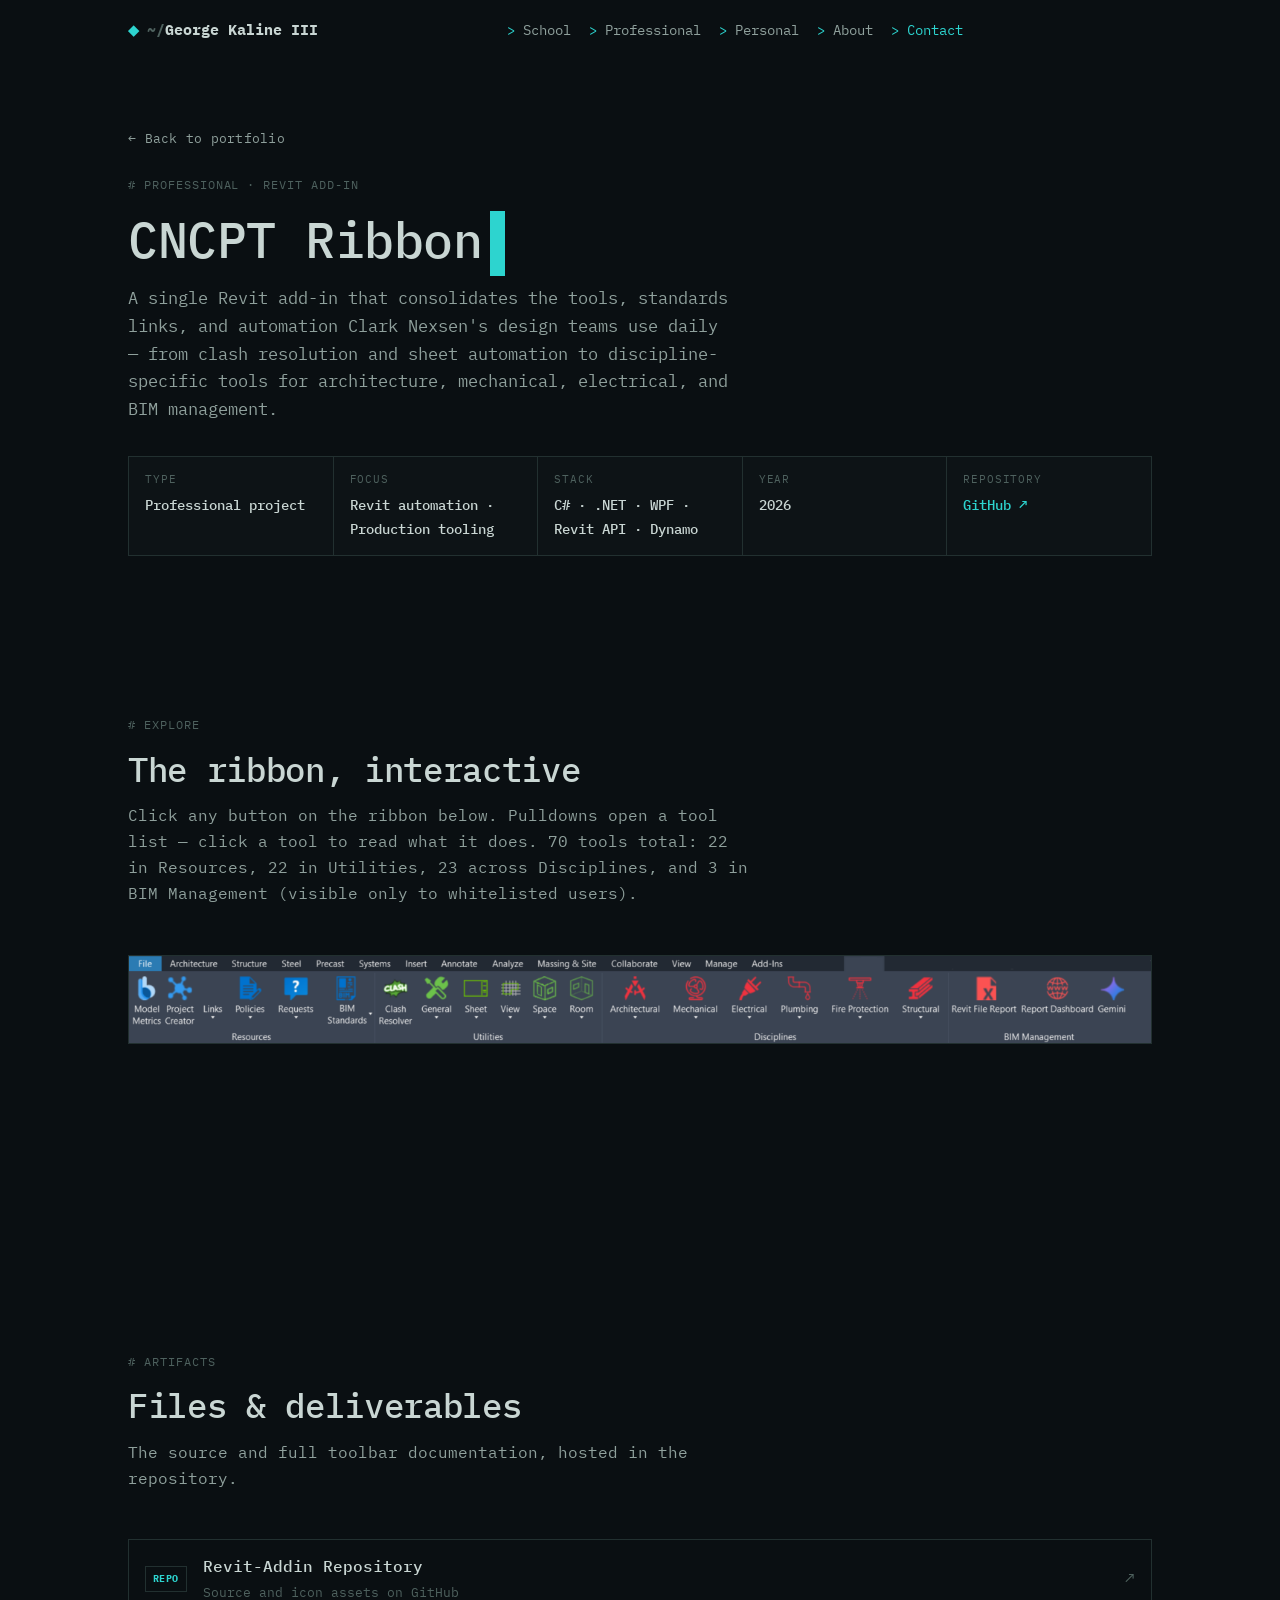
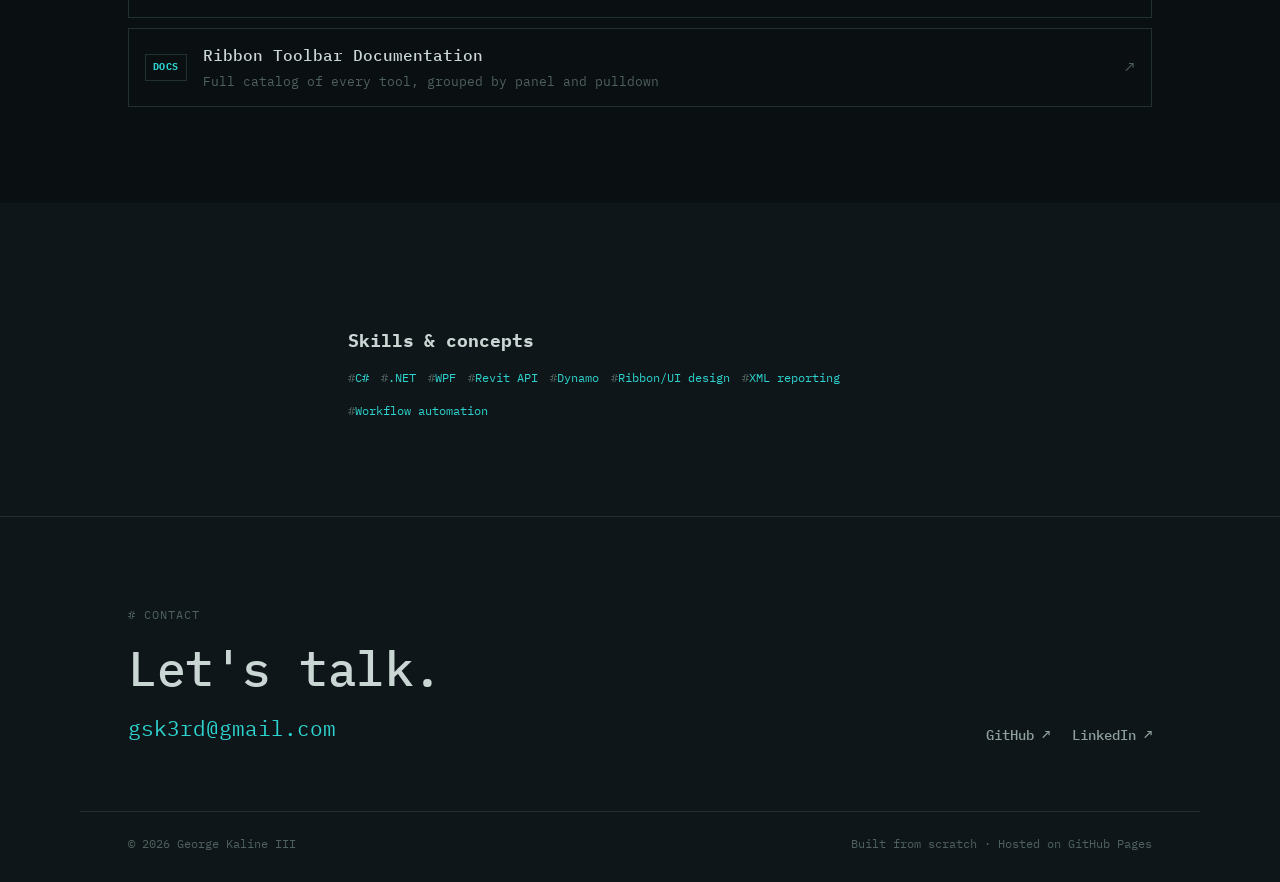
==== commit 8db8bae0: "Replace static ribbon screenshot with interactive hotspot widget Embeds the clickable ribbon explore" ====
--- a/cncpt-ribbon.html
+++ b/cncpt-ribbon.html
@@ -15,18 +15,57 @@
 
   <link rel="stylesheet" href="style.css" />
 
-  <!-- Scoped styles for the top screenshot (added) -->
+  <!-- Scoped styles for the interactive ribbon (added) -->
   <style>
-    .shot-card {
-      margin: 0;
-      background: var(--surface);
+    .rb-scroll { overflow-x: auto; padding-bottom: 8px; }
+    .rb-ribbon {
+      position: relative;
+      min-width: 900px;
+      max-width: 1374px;
+      margin: 0 auto;
+      background: #0e1013;
       border: 1px solid var(--line);
     }
-    .shot-card img {
-      width: 100%;
-      height: auto;
-      display: block;
-      background: #0e1013;
+    .rb-ribbon > img { display: block; width: 100%; height: auto; user-select: none; -webkit-user-drag: none; }
+
+    .rb-hotspot {
+      position: absolute; top: 17%; height: 76%;
+      background: transparent; border: 1px solid transparent;
+      cursor: pointer; padding: 0;
+      transition: background .12s, border-color .12s;
+    }
+    .rb-hotspot:hover { background: rgba(45,212,207,.12); border-color: rgba(45,212,207,.35); }
+    .rb-hotspot.active { background: rgba(45,212,207,.22); border-color: var(--accent); }
+    .rb-hotspot:focus-visible { outline: 2px solid var(--accent); }
+    .rb-ribbon.debug .rb-hotspot { border-color: #ffd400; background: rgba(255,212,0,.15); }
+
+    .rb-menu {
+      position: absolute; z-index: 10; top: 100%;
+      display: none; width: min(560px, 94vw);
+      background: var(--surface); border: 1px solid var(--line);
+      box-shadow: 0 10px 28px rgba(0,0,0,.55);
+    }
+    .rb-menu.open { display: flex; }
+    .rb-menu-list { flex: 0 0 230px; max-height: 340px; overflow-y: auto; border-right: 1px solid var(--line); padding: 4px 0; }
+    .rb-menu-list button {
+      display: block; width: 100%; text-align: left;
+      background: none; border: 0; color: var(--ink);
+      padding: 8px 14px; font: inherit; font-size: .85rem; cursor: pointer;
+    }
+    .rb-menu-list button:hover, .rb-menu-list button.sel { background: var(--accent); color: var(--accent-ink); }
+    .rb-menu-detail { flex: 1; padding: 14px 16px; max-height: 340px; overflow-y: auto; }
+    .rb-menu-detail h3 { margin: 0 0 6px; font-size: .95rem; color: var(--ink); }
+    .rb-menu-detail p { margin: 0; color: var(--ink-dim); font-size: .85rem; line-height: 1.55; }
+    .rb-menu-detail .rb-empty { color: var(--ink-faint); font-style: italic; }
+
+    .rb-card-wrap { margin: 18px 0 0; min-height: 90px; }
+    .rb-card { background: var(--surface); border: 1px solid var(--line); padding: 14px 18px; }
+    .rb-card h3 { margin: 0 0 6px; font-size: 1rem; color: var(--ink); }
+    .rb-card p { margin: 0; color: var(--ink-dim); line-height: 1.55; font-size: .9rem; }
+
+    @media (max-width: 600px) {
+      .rb-menu { flex-direction: column; }
+      .rb-menu-list { flex: none; max-height: 180px; border-right: 0; border-bottom: 1px solid var(--line); }
     }
   </style>
 </head>
@@ -78,71 +117,27 @@
       </div>
     </section>
 
-    <!-- SCREENSHOT -->
+    <!-- INTERACTIVE RIBBON -->
     <section class="section">
       <div class="wrap">
         <header class="section-head" data-reveal>
-          <p class="eyebrow">Screenshot</p>
-          <h2 class="section-title">The ribbon in Revit</h2>
-          <p class="section-desc">The CNCPT tab as it appears on the Revit ribbon, grouped into panels by purpose.</p>
+          <p class="eyebrow">Explore</p>
+          <h2 class="section-title">The ribbon, interactive</h2>
+          <p class="section-desc">
+            Click any button on the ribbon below. Pulldowns open a tool list —
+            click a tool to read what it does. 70 tools total: 22 in Resources,
+            22 in Utilities, 23 across Disciplines, and 3 in BIM Management
+            (visible only to whitelisted users).
+          </p>
         </header>
 
-        <figure class="shot-card" data-reveal>
-          <img src="https://raw.githubusercontent.com/bmoreawesom3/Revit-Addin/main/Screenshot%202026-08-12%20095809.png" alt="CNCPT ribbon tab in Revit, showing the Resources, Utilities, Disciplines, and BIM Management panels" loading="lazy" />
-        </figure>
-      </div>
-    </section>
-
-    <!-- OVERVIEW (from README) -->
-    <section class="section section--alt">
-      <div class="wrap prose" data-reveal>
-        <p>
-          Everything lives under a single <strong>CNCPT</strong> ribbon tab,
-          organized into panels so the right tool is never more than a click
-          or a pulldown away. Tools range from one-off links to standards and
-          reference material, to full Dynamo- and C#-driven automation that
-          touches sheets, views, rooms, spaces, and discipline-specific
-          modeling tasks. In total the tab holds 70 tools: 22 in Resources,
-          22 in Utilities, 23 across the Disciplines panel, and 3 in BIM
-          Management.
-        </p>
-
-        <h3>Resources panel</h3>
-        <ul class="bullets">
-          <li><strong>Model Metrics</strong> — Opens the Model Metrics Dashboard hosted on BIMBeats.</li>
-          <li><strong>Project Creator</strong> — Copies a folder tree, renames RVTs (keeps the A01-style suffix), saves a new host, and relinks Revit links.</li>
-          <li><strong>Links pulldown</strong> — Cube, YouCube, the Revit Cubed playlist, Pinnacle, and the Autodesk website.</li>
-          <li><strong>Policies pulldown</strong> — BIM Job Captain responsibilities, the Clash Detection procedure, Revit Project Setup, and the Upgrading Projects policy.</li>
-          <li><strong>Requests pulldown</strong> — ACC License requests, Clarity setup, Family Creation (routed through Outlook), and Clash Detection setup requests.</li>
-          <li><strong>BIM Standards pulldown</strong> — Clark Nexsen BIM Standards, NCS, Navfac, AEC, Veterans Affairs, BCOM, and SCO standards.</li>
-        </ul>
-
-        <h3>Utilities panel</h3>
-        <ul class="bullets">
-          <li><strong>Clash Resolver</strong> — Imports a Navisworks XML clash report, reviews clash statuses, selects clashing elements in Revit, and exports the updated report.</li>
-          <li><strong>General pulldown</strong> — Export sheets impacted by revisions, create revision print sets, center all rooms/spaces/areas, rotate elements 90° about their own center, plus Dynamo scripts to generate views from a seed and delete views by phase.</li>
-          <li><strong>Sheet pulldown</strong> — Renumber viewports by titleblock grid or by position, bulk sheet creation, update sheet approve/design/review parameters, and show or hide crop regions across selected sheets.</li>
-          <li><strong>View pulldown</strong> — Make grid lines 2D in the current view; flip selected grid ends.</li>
-          <li><strong>Space pulldown</strong> — Center space tags, set the MEP space limit offset to 20', and delete unoccupied/redundant or all spaces.</li>
-          <li><strong>Room pulldown</strong> — Center room tags in view; delete rooms that aren't placed.</li>
-        </ul>
-
-        <h3>Disciplines panel</h3>
-        <ul class="bullets">
-          <li><strong>Architectural</strong> — A reference-links panel with live-thumbnail cards for codes and standards, an off-angle wall/grid finder, occupancy code schedule import from Excel, and door renumbering by room.</li>
-          <li><strong>Mechanical</strong> — Sizing guidelines, space-data export/import against Excel, air terminal placement and alignment to the ceiling grid, terminal and duct/pipe tagging, building-envelope HVAC takeoffs, duct/pipe modeling from equipment, duct length calculation, and insulation application by system type.</li>
-          <li><strong>Electrical</strong> — Voltage drop and feeder length calculation up the supply-from chain, MEP space limit offset via ray-casting to the ceiling or structure above, and lighting device alignment to the ceiling grid.</li>
-          <li><strong>Plumbing</strong> — Models piping connections directly from selected equipment.</li>
-          <li><strong>Fire Protection &amp; Structural</strong> — Reserved "Future Tool" placeholders, not yet implemented.</li>
-        </ul>
-
-        <h3>BIM Management panel</h3>
-        <p>Conditional — only visible to users on a whitelist checked at runtime.</p>
-        <ul class="bullets">
-          <li><strong>Revit File Report</strong> — Generates a detailed XML report per RVT file covering worksets, line styles/patterns, families &amp; types, levels, grids, phases, scope boxes, materials, and fill patterns.</li>
-          <li><strong>Report Dashboard</strong> — Loads generated reports in the browser to visualize and compare worksets, families, line styles, sheets, and materials across up to 8 files side by side.</li>
-          <li><strong>Gemini</strong> — Opens the AI Toolbox with Gemini login/access instructions.</li>
-        </ul>
+        <div class="rb-scroll" data-reveal>
+          <div class="rb-ribbon" id="rbRibbon">
+            <img src="ribbon.png" alt="CNCPT ribbon tab in Revit, showing the Resources, Utilities, Disciplines, and BIM Management panels">
+          </div>
+        </div>
+
+        <div class="rb-card-wrap" id="rbCardWrap"></div>
       </div>
     </section>
 
@@ -208,5 +203,197 @@
   </footer>
 
   <script src="main.js"></script>
+  <script>
+  /* Interactive ribbon hotspots. x/w = button center and width in pixels
+     of the 1374px-wide ribbon.png. Add ?debug to the URL to see hotspot outlines. */
+  (function () {
+    const IMG_WIDTH = 1374;
+
+    const BUTTONS = [
+      // ---------- Resources ----------
+      { label: "Model Metrics", x: 24, w: 46,
+        summary: "Opens Model Metrics Dashboard hosted on BIMBeats." },
+      { label: "Project Creator", x: 70, w: 46,
+        summary: "Copies a folder tree, renames RVTs (keeps the A01-style suffix), saves a new host, and relinks Revit links." },
+      { label: "Links", x: 113, w: 36, items: [
+          { name: "Cube", summary: "Opens Cube." },
+          { name: "YouCube", summary: "Opens YouCube." },
+          { name: "Revit Cubed", summary: "Opens the playlist for Revit Cubed." },
+          { name: "Pinnacle", summary: "Opens Pinnacle." },
+          { name: "Autodesk Health", summary: "Opens the Autodesk website." } ] },
+      { label: "Policies", x: 162, w: 54, items: [
+          { name: "BIM Job Captain", summary: "Opens BIM Job Captain responsibilities." },
+          { name: "Clash Detection", summary: "Opens the Clash Detection procedure." },
+          { name: "Revit Project Setup", summary: "Opens the Revit project setup process." },
+          { name: "Upgrading Projects", summary: "Opens the upgrading-projects policy." } ] },
+      { label: "Requests", x: 224, w: 58, items: [
+          { name: "ACC License", summary: "Opens a link to the service request center to request an ACC License. Note: BIM360 has been rebranded to ACC (Autodesk Construction Cloud)." },
+          { name: "Clarity Setup", summary: "Opens a link to the service center to request Clarity setup." },
+          { name: "Family Creation", summary: "Requests a family to be created; the request is sent to the template group. Needs Outlook open to work properly." },
+          { name: "Clash Detection Setup", summary: "Opens a link to the service request center to request a clash detection setup." } ] },
+      { label: "BIM Standards", x: 293, w: 62, items: [
+          { name: "Clark Nexsen BIM Standards", summary: "Opens the Clark Nexsen BIM Standards." },
+          { name: "NCS", summary: "Opens the National CADD Standard." },
+          { name: "Navfac", summary: "Opens the Navfac standards." },
+          { name: "AEC", summary: "Opens the AEC standard." },
+          { name: "Veterans Affair", summary: "Opens the Veterans Affairs standard." },
+          { name: "BCOM", summary: "Opens the BCOM standard." },
+          { name: "SCO", summary: "Opens the Standard Construction Office: North Carolina standard." } ] },
+
+      // ---------- Utilities ----------
+      { label: "Clash Resolver", x: 358, w: 52,
+        summary: "Opens the Clash Resolver — import a Navisworks XML clash report, review statuses, select clashing elements in Revit, and export the updated report." },
+      { label: "General", x: 413, w: 52, items: [
+          { name: "Export Sheets Impacted by Revisions", summary: "Exports a list of sheets impacted by revisions to Excel (Date, Revision, Sheet number, Sheet name, Comments)." },
+          { name: "Create Revision Print Sets", summary: "Creates a named print set (sheet/view set) for each revision that has sheets, formatted as Revision Number — Revision Description. Existing print sets with matching names are deleted and recreated automatically." },
+          { name: "Center All Rooms, Spaces & Areas", summary: "Centers all rooms, spaces, and areas to their geometric center and centers the room, space, or area tag to that point." },
+          { name: "Rotate 90° About Center", summary: "Prompts you to select any modeled elements, then rotates each one 90° about its own bounding-box center (Z-axis) — no rotation point needed." },
+          { name: "View Sheet Seed", summary: "Dynamo script used to generate views from a seed view." },
+          { name: "Delete Views by Phase", summary: "Dynamo script that deletes views by a phase." } ] },
+      { label: "Sheet", x: 470, w: 46, items: [
+          { name: "Renumber Viewports by Grid", summary: "Renumbers all viewports on the active sheet using the titleblock grid pattern — columns A (left) to Z (right), rows 1 (bottom) to N (top); bottom-left cell is A1." },
+          { name: "Renumber VPs by Position", summary: "Renumbers all viewports on selected sheets using sequential integers, in your choice of four sort directions, based on each viewport's center-point position on the sheet." },
+          { name: "Sheet - Update Approve, Design, and Review", summary: "Dynamo script that updates the Approve, Design, and Review parameters." },
+          { name: "Bulk Sheet Creation", summary: "Dynamo script that creates sheets in bulk." },
+          { name: "Hide Crop Regions", summary: "Hides the crop region boundary on all viewports for selected sheets (or the current sheet only)." },
+          { name: "Show Crop Regions", summary: "Shows the crop region boundary on all viewports for selected sheets (or the current sheet only)." },
+          { name: "Graphic Scales Update - Gutter", summary: "Dynamo script that updates the graphic scales in the Gutter file. Requires the CN titleblock and CN gutter family." } ] },
+      { label: "View", x: 513, w: 40, items: [
+          { name: "Make Grids 2D in View", summary: "Makes all grid lines in the current view 2D (view-specific extents)." },
+          { name: "Flip Selected Grid Ends", summary: "Select grids in the view, then flip the grid end (bubble) to the other side." } ] },
+      { label: "Space", x: 560, w: 44, items: [
+          { name: "Center Space Tags in View", summary: "Selects all space tags in the current view and centers each tag in its space." },
+          { name: "Set Limit Offset to 20'", summary: "Sets the space limit offset to 20' for all MEP spaces in the model." },
+          { name: "Delete Unoccupied and Redundant", summary: "Deletes unoccupied (zero area) and redundant (duplicate number on same level) spaces, with a warning prompt." },
+          { name: "Delete All", summary: "Deletes all spaces in the model, with a warning prompt." } ] },
+      { label: "Room", x: 607, w: 44, items: [
+          { name: "Center Room Tags in View", summary: "Centers all room tags in the current view to their room center." },
+          { name: "Delete Rooms Not Placed", summary: "Deletes all rooms that are not placed in the model, with a warning prompt." } ] },
+
+      // ---------- Disciplines ----------
+      { label: "Architectural", x: 680, w: 84, items: [
+          { name: "Arch Reference Links", summary: "Opens the Architectural Reference Links panel — clickable preview cards with live website thumbnails for ICC Codes, WBDG, UFGS, UL Product IQ, PCI, BIA Technical Resources, NCMA TEK Solutions, Air Barrier Association, Steel Door Institute, Building Science Corp., and the CN Planning Guide 2022." },
+          { name: "Find Off-Angle Walls & Grids", summary: "Scans floor plan views for walls (straight only) and grid lines whose bearing isn't an integer number of degrees, highlights them purple, and shows a per-view summary report." },
+          { name: "Import Occupancy Code Schedule", summary: "Scans the network occupancy tables folder for Excel files, then clears and repopulates the \"Z-Reference (Schedule Key) - Building Code Occupancy Allowance\" key schedule with the imported data." },
+          { name: "Renumber Doors From Room", summary: "Renumbers door Mark parameters based on the room number they belong to, ordered clockwise from the room center. Supports multiple suffix formats for rooms with multiple doors." } ] },
+      { label: "Mechanical", x: 762, w: 76, items: [
+          { name: "Sizing Guidelines", summary: "Opens Mechanical Guidelines." },
+          { name: "Export Spaces to Excel", summary: "Exports all available space data to an Excel file in a folder you choose." },
+          { name: "Airflows from Excel to Spaces", summary: "Dynamo script that takes airflows from an Excel file and sends them to the spaces." },
+          { name: "Air Flows to Space", summary: "Dynamo tool that takes specified airflows from spaces and applies them to diffusers." },
+          { name: "Place Air Terminals", summary: "Places air terminals based on positions read from a linked model — pick a diffuser family type and select spaces by selection, view, or model. Detects existing terminals within 6\" and lets you skip or replace them." },
+          { name: "Align Air Terminals", summary: "Re-snaps existing air terminals to the linked ceiling tile grid. Terminals already on the grid, or more than 1.5 ft from any intersection, are left alone." },
+          { name: "Tag Air Terminals in View", summary: "Tags all air terminals in the current view using the default tag, offset to the right for readability." },
+          { name: "Tag Duct/Pipe in View", summary: "Tags all ductwork and pipe in the current view with the default tag, placed 1 foot above. Skips elements shorter than 5 feet." },
+          { name: "HVAC TakeOffs", summary: "Building-envelope takeoffs on the active floor plan: dimensions every exterior wall, tags all doors/windows hosted in exterior walls, and tags all visible spaces at the boundary centroid." },
+          { name: "Draw Duct and Pipe from Equipment", summary: "Selects all mechanical equipment visible in view and models out duct and pipe connections at 5 feet length." },
+          { name: "Calculate Duct Length", summary: "Select ductwork elements to calculate and display the total linear length in feet and inches." },
+          { name: "Apply Insulation", summary: "Applies insulation to ductwork and piping by system type, covering straight runs, fittings, and accessories, with an option to overwrite existing insulation." } ] },
+      { label: "Electrical", x: 833, w: 64, items: [
+          { name: "Voltage Drop & Feeder Lengths", summary: "Calculates voltage drop and feeder lengths for electrical equipment, writing circuit lengths to CN ElecEQ_Conductor Length and computing feeder and cumulative VD% up the supply-from chain." },
+          { name: "Set Space Limit Offset", summary: "Sets the Limit Offset on every placed MEP space by ray-casting upward to detect the ceiling or structure above, falling back to 15 ft for open/outdoor spaces." },
+          { name: "Align Lighting Devices", summary: "Re-snaps existing lighting fixtures and devices to the linked ceiling tile grid, using the same grid as Align Air Terminals." } ] },
+      { label: "Plumbing", x: 900, w: 64, items: [
+          { name: "Future Tool", summary: "Placeholder — not yet implemented." },
+          { name: "Model Piping from Equipment", summary: "Selects all mechanical equipment visible in view and models out piping connections at 5 feet length." } ] },
+      { label: "Fire Protection", x: 980, w: 92, items: [
+          { name: "Future Tool", summary: "Placeholder — not yet implemented." } ] },
+      { label: "Structural", x: 1065, w: 64, items: [
+          { name: "Future Tool", summary: "Placeholder — not yet implemented." } ] },
+
+      // ---------- BIM Management ----------
+      { label: "Revit File Report", x: 1150, w: 92,
+        summary: "Select one or more Revit (.rvt) files and generate a detailed XML report for each, covering worksets, line styles, line patterns, families & types, levels, grids, phases, scope boxes, materials, and fill patterns." },
+      { label: "Report Dashboard", x: 1247, w: 98,
+        summary: "Opens the Revit Report Dashboard in your default browser. Load the XML files generated by Revit File Report to visualize and compare worksets, families, line styles, sheets, and materials — supports up to 8 files side by side." },
+      { label: "Gemini", x: 1322, w: 46,
+        summary: "Opens the AI Toolbox with Gemini login/access instructions." },
+    ];
+
+    const ribbon = document.getElementById("rbRibbon");
+    const cardWrap = document.getElementById("rbCardWrap");
+    if (!ribbon || !cardWrap) return;
+    if (location.search.includes("debug")) ribbon.classList.add("debug");
+
+    let openMenu = null, activeSpot = null;
+
+    function closeMenu() {
+      if (openMenu) openMenu.remove();
+      if (activeSpot) activeSpot.classList.remove("active");
+      openMenu = activeSpot = null;
+    }
+
+    function showCard(btn) {
+      cardWrap.innerHTML = "";
+      const card = document.createElement("div");
+      card.className = "rb-card";
+      const h = document.createElement("h3"); h.textContent = btn.label;
+      const p = document.createElement("p"); p.textContent = btn.summary;
+      card.append(h, p);
+      cardWrap.append(card);
+    }
+
+    function buildMenu(btn, spot) {
+      const menu = document.createElement("div");
+      menu.className = "rb-menu open";
+
+      const list = document.createElement("div"); list.className = "rb-menu-list";
+      const detail = document.createElement("div"); detail.className = "rb-menu-detail";
+      detail.innerHTML = '<p class="rb-empty">Select a tool to see what it does.</p>';
+
+      btn.items.forEach(item => {
+        const b = document.createElement("button");
+        b.textContent = item.name;
+        b.addEventListener("click", e => {
+          e.stopPropagation();
+          list.querySelectorAll("button").forEach(x => x.classList.remove("sel"));
+          b.classList.add("sel");
+          detail.innerHTML = "";
+          const h = document.createElement("h3"); h.textContent = item.name;
+          const p = document.createElement("p"); p.textContent = item.summary;
+          detail.append(h, p);
+        });
+        list.append(b);
+      });
+
+      menu.append(list, detail);
+      menu.addEventListener("click", e => e.stopPropagation());
+
+      ribbon.append(menu);
+      const left = spot.offsetLeft;
+      const maxLeft = ribbon.clientWidth - menu.offsetWidth;
+      menu.style.left = Math.max(0, Math.min(left, maxLeft)) + "px";
+      menu.style.top = (spot.offsetTop + spot.offsetHeight + 2) + "px";
+      return menu;
+    }
+
+    BUTTONS.forEach(btn => {
+      const spot = document.createElement("button");
+      spot.className = "rb-hotspot";
+      spot.setAttribute("aria-label", btn.label);
+      spot.style.left = ((btn.x - btn.w / 2) / IMG_WIDTH * 100) + "%";
+      spot.style.width = (btn.w / IMG_WIDTH * 100) + "%";
+
+      spot.addEventListener("click", e => {
+        e.stopPropagation();
+        const wasThis = activeSpot === spot;
+        closeMenu();
+        if (btn.items) {
+          cardWrap.innerHTML = "";
+          if (wasThis) return;
+          spot.classList.add("active");
+          activeSpot = spot;
+          openMenu = buildMenu(btn, spot);
+        } else {
+          showCard(btn);
+        }
+      });
+      ribbon.append(spot);
+    });
+
+    document.addEventListener("click", closeMenu);
+    document.addEventListener("keydown", e => { if (e.key === "Escape") closeMenu(); });
+  })();
+  </script>
 </body>
 </html>
--- a/style.css
+++ b/style.css
@@ -301,26 +301,87 @@
 }
 .card-links a:hover { color: var(--accent); }
 
-/* ---------- About ---------- */
-.about-grid {
+/* ---------- Timeline (About) ---------- */
+.timeline-snake { display: flex; flex-direction: column; }
+
+.timeline-row {
+  position: relative;
   display: grid;
-  grid-template-columns: 1.6fr 1fr;
-  gap: clamp(24px, 5vw, 64px);
-  align-items: start;
-}
-.about-text p { color: var(--ink-dim); font-size: 0.98rem; }
-.about-text p + p { margin-top: 1.05rem; }
-
-.about-facts dl { display: grid; gap: 0; border-top: 1px solid var(--line); }
-.about-facts div {
-  display: flex;
-  justify-content: space-between;
-  gap: 16px;
-  padding: 14px 0;
-  border-bottom: 1px solid var(--line);
-}
-.about-facts dt { font-size: 0.72rem; color: var(--ink-faint); text-transform: uppercase; letter-spacing: 0.06em; }
-.about-facts dd { margin: 0; font-weight: 500; text-align: right; color: var(--ink); }
+  grid-template-columns: repeat(4, minmax(0, 1fr));
+  column-gap: clamp(16px, 3vw, 32px);
+  padding-top: 6px;
+}
+.timeline-row::before {
+  content: "";
+  position: absolute;
+  top: 6px;
+  left: 12.5%;
+  right: 12.5%;
+  height: 2px;
+  background: var(--line);
+}
+.timeline-row--reverse { direction: rtl; }
+.timeline-row--reverse .timeline-item { direction: ltr; }
+
+.timeline-item {
+  position: relative;
+  display: flex;
+  flex-direction: column;
+  align-items: center;
+  text-align: center;
+}
+.timeline-dot {
+  position: absolute;
+  top: 0;
+  left: 50%;
+  transform: translate(-50%, -50%);
+  width: 12px;
+  height: 12px;
+  background: var(--accent);
+}
+.timeline-item::after {
+  content: "";
+  position: absolute;
+  top: 0;
+  left: 50%;
+  transform: translateX(-50%);
+  width: 2px;
+  height: 16px;
+  background: var(--line);
+}
+
+.timeline-body {
+  margin-top: 16px;
+  width: 100%;
+  background: var(--surface);
+  border: 1px solid var(--line);
+  padding: 16px 16px 18px;
+  transition: border-color 0.25s var(--ease);
+}
+.timeline-item:hover .timeline-body { border-color: var(--accent); }
+
+.timeline-year {
+  font-family: var(--font-mono);
+  font-size: 0.78rem;
+  font-weight: 700;
+  letter-spacing: 0.04em;
+  color: var(--accent);
+}
+.timeline-year::before { content: "> "; color: var(--ink-faint); }
+.timeline-label { margin-top: 6px; font-size: 0.85rem; color: var(--ink-dim); }
+
+/* Right-angle connectors bridging the gap between rows */
+.timeline-turn { position: relative; height: 40px; }
+.timeline-turn::before {
+  content: "";
+  position: absolute;
+  top: 0;
+  bottom: 0;
+  width: 2px;
+  background: var(--line);
+}
+.timeline-turn--right::before { left: 87.5%; }
+.timeline-turn--left::before { left: 12.5%; }
 
 /* ---------- Footer ---------- */
 .site-footer {
@@ -395,8 +456,26 @@
   .nav.is-open { transform: translateY(0); visibility: visible; }
   .nav-link { padding: 10px 0; }
 
-  .about-grid { grid-template-columns: 1fr; }
   .footer-inner { align-items: flex-start; }
+
+  .timeline-snake { position: relative; padding-left: 26px; }
+  .timeline-snake::before {
+    content: "";
+    position: absolute;
+    top: 6px;
+    bottom: 6px;
+    left: 6px;
+    width: 2px;
+    background: var(--line);
+  }
+  .timeline-row { grid-template-columns: minmax(0, 1fr); row-gap: 24px; padding-top: 0; }
+  .timeline-row::before { display: none; }
+  .timeline-row--reverse { direction: ltr; }
+  .timeline-item { align-items: flex-start; text-align: left; padding-left: 20px; min-width: 0; }
+  .timeline-item::after { display: none; }
+  .timeline-dot { top: 6px; left: -20px; transform: translateY(-50%); }
+  .timeline-body { margin-top: 4px; }
+  .timeline-turn { display: none; }
 }
 
 /* Respect reduced-motion preference */
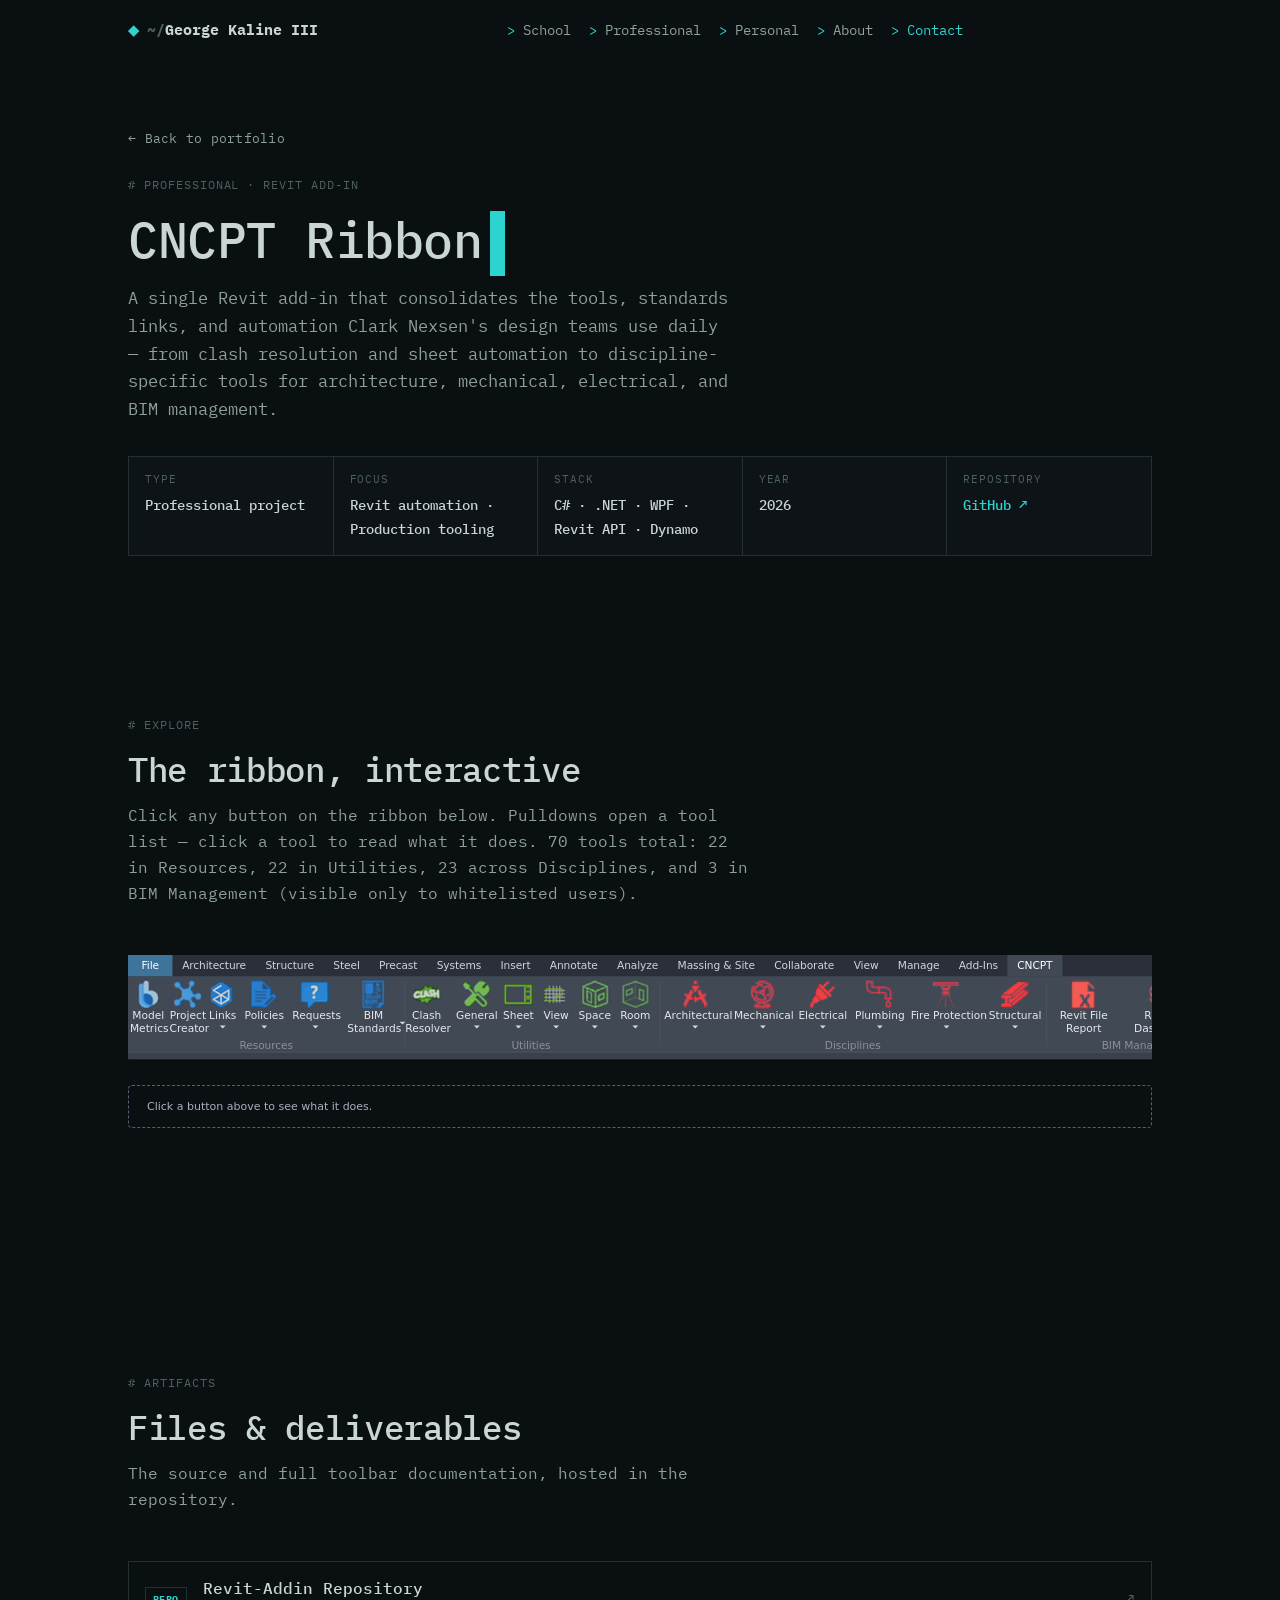
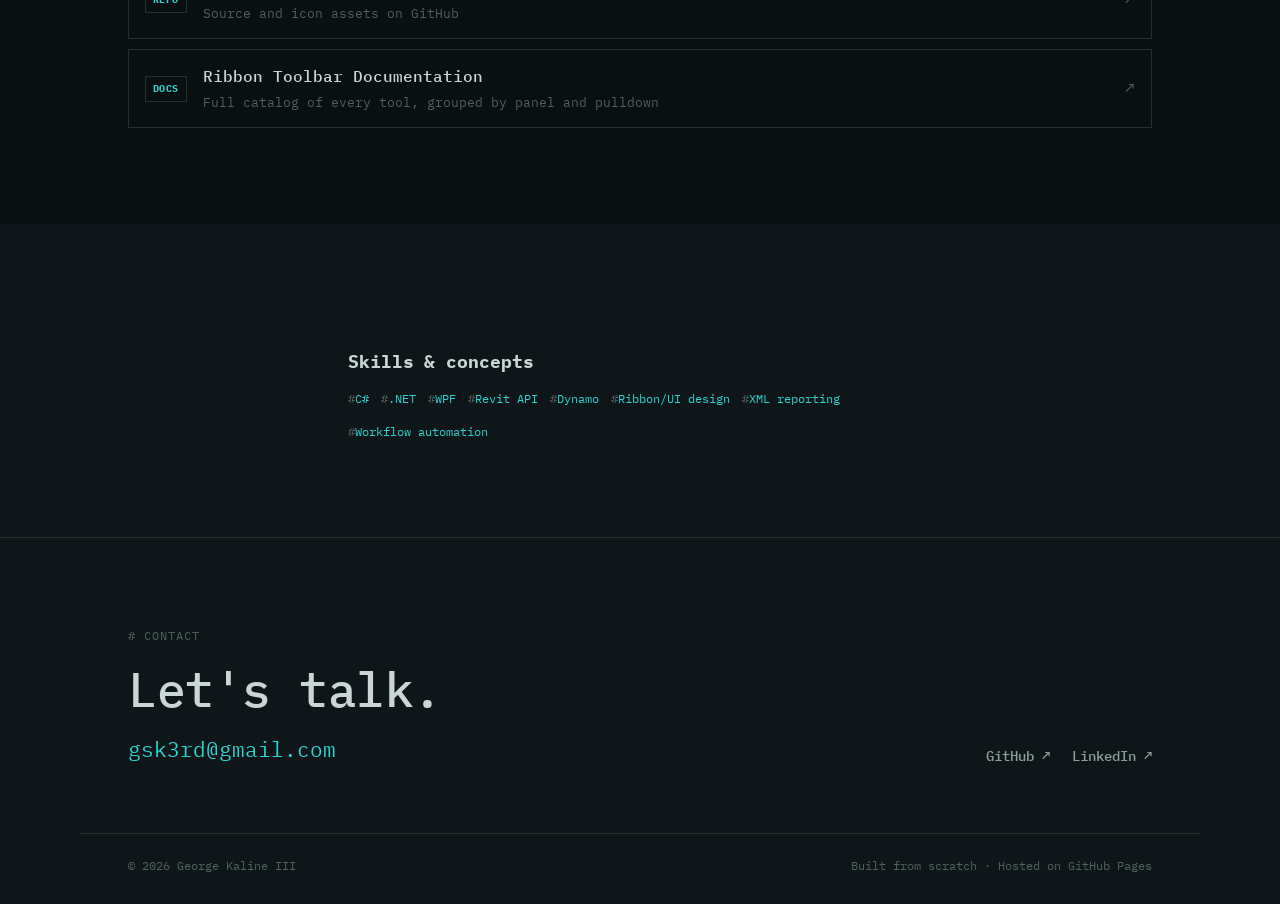
==== commit 8682b8c8: "Redraw interactive ribbon as real HTML/CSS instead of image+hotspots Replaces the screenshot-with-in" ====
--- a/cncpt-ribbon.html
+++ b/cncpt-ribbon.html
@@ -18,54 +18,74 @@
   <!-- Scoped styles for the interactive ribbon (added) -->
   <style>
     .rb-scroll { overflow-x: auto; padding-bottom: 8px; }
+    .rb-sizer { position: relative; }
     .rb-ribbon {
-      position: relative;
-      min-width: 900px;
-      max-width: 1374px;
-      margin: 0 auto;
-      background: #0e1013;
-      border: 1px solid var(--line);
-    }
-    .rb-ribbon > img { display: block; width: 100%; height: auto; user-select: none; -webkit-user-drag: none; }
-
-    .rb-hotspot {
-      position: absolute; top: 17%; height: 76%;
-      background: transparent; border: 1px solid transparent;
-      cursor: pointer; padding: 0;
-      transition: background .12s, border-color .12s;
-    }
-    .rb-hotspot:hover { background: rgba(45,212,207,.12); border-color: rgba(45,212,207,.35); }
-    .rb-hotspot.active { background: rgba(45,212,207,.22); border-color: var(--accent); }
-    .rb-hotspot:focus-visible { outline: 2px solid var(--accent); }
-    .rb-ribbon.debug .rb-hotspot { border-color: #ffd400; background: rgba(255,212,0,.15); }
+      position: absolute; left: 0; top: 0; width: 1159px; height: 108px;
+      background: #414955; transform-origin: 0 0; border-radius: 4px; box-shadow: 0 0 0 1px #000;
+      font: 11px "Segoe UI", system-ui, -apple-system, "Helvetica Neue", Arial, sans-serif;
+      letter-spacing: -0.1px; user-select: none; -webkit-user-select: none;
+    }
+    .rb-tabs { position: absolute; left: 0; top: 0; right: 0; height: 22px; background: #2a2f3a; display: flex; }
+    .rb-tab { padding: 0 10px; line-height: 22px; color: #cfd4dc; white-space: nowrap; font-size: 11px; }
+    .rb-tab.rb-file { background: #3f749a; color: #fff; padding: 0 14px; }
+    .rb-tab.rb-active { background: #414955; color: #fff; }
+
+    .rb-sep { position: absolute; top: 28px; height: 66px; width: 1px; background: #4b5360; }
+    .rb-panel-label { position: absolute; top: 87px; text-align: center; color: #8b9098; font-size: 11px; line-height: 14px; transform: translateX(-50%); white-space: nowrap; }
+    .rb-panel-line { position: absolute; left: 0; right: 0; top: 100px; height: 8px; background: #3a414c; border-top: 1px solid #4d5562; }
+
+    .rb-btn {
+      position: absolute; top: 24px; height: 62px; padding: 0;
+      background: transparent; border: 1px solid transparent; border-radius: 2px;
+      color: #e6e9ee; font: inherit; cursor: pointer; text-align: center;
+      transition: background .1s, border-color .1s;
+    }
+    .rb-btn:hover { background: rgba(255,255,255,.09); border-color: rgba(255,255,255,.16); }
+    .rb-btn.rb-active { background: rgba(255,255,255,.17); border-color: rgba(255,255,255,.28); }
+    .rb-btn:focus-visible { outline: 2px solid #3b8eea; outline-offset: 0; }
+    .rb-btn .rb-ic { position: absolute; left: 50%; top: -2px; width: 36px; height: 36px; margin-left: -18px; pointer-events: none; }
+    .rb-btn .rb-lbl { position: absolute; left: 0; right: 0; top: 31px; line-height: 14px; white-space: nowrap; pointer-events: none; }
+    .rb-btn .rb-arrow { position: absolute; left: 50%; margin-left: -3px; top: 48px; width: 0; height: 0; border: 3px solid transparent; border-top: 3.5px solid #d6dae0; border-bottom: 0; pointer-events: none; }
+    .rb-btn .rb-arrow.rb-side { left: auto; right: -6px; top: 44px; margin: 0; }
 
     .rb-menu {
-      position: absolute; z-index: 10; top: 100%;
-      display: none; width: min(560px, 94vw);
-      background: var(--surface); border: 1px solid var(--line);
-      box-shadow: 0 10px 28px rgba(0,0,0,.55);
-    }
-    .rb-menu.open { display: flex; }
-    .rb-menu-list { flex: 0 0 230px; max-height: 340px; overflow-y: auto; border-right: 1px solid var(--line); padding: 4px 0; }
+      position: absolute; z-index: 50; display: flex;
+      background: #3a414d; border: 1px solid #566071;
+      box-shadow: 0 12px 30px rgba(0,0,0,.6); border-radius: 3px;
+      width: min(640px, calc(100vw - 16px));
+      font: 11px "Segoe UI", system-ui, -apple-system, "Helvetica Neue", Arial, sans-serif;
+    }
+    .rb-menu-list { flex: 0 0 310px; max-height: 460px; overflow-y: auto; padding: 4px 0; border-right: 1px solid #566071; }
     .rb-menu-list button {
-      display: block; width: 100%; text-align: left;
-      background: none; border: 0; color: var(--ink);
-      padding: 8px 14px; font: inherit; font-size: .85rem; cursor: pointer;
-    }
-    .rb-menu-list button:hover, .rb-menu-list button.sel { background: var(--accent); color: var(--accent-ink); }
-    .rb-menu-detail { flex: 1; padding: 14px 16px; max-height: 340px; overflow-y: auto; }
-    .rb-menu-detail h3 { margin: 0 0 6px; font-size: .95rem; color: var(--ink); }
-    .rb-menu-detail p { margin: 0; color: var(--ink-dim); font-size: .85rem; line-height: 1.55; }
-    .rb-menu-detail .rb-empty { color: var(--ink-faint); font-style: italic; }
-
-    .rb-card-wrap { margin: 18px 0 0; min-height: 90px; }
-    .rb-card { background: var(--surface); border: 1px solid var(--line); padding: 14px 18px; }
-    .rb-card h3 { margin: 0 0 6px; font-size: 1rem; color: var(--ink); }
-    .rb-card p { margin: 0; color: var(--ink-dim); line-height: 1.55; font-size: .9rem; }
-
-    @media (max-width: 600px) {
+      display: flex; align-items: center; gap: 10px; width: 100%; text-align: left;
+      background: none; border: 0; color: #e9ecf0;
+      padding: 5px 14px 5px 10px; min-height: 34px; font: inherit; font-size: .9rem; cursor: pointer;
+    }
+    .rb-menu-list button img { flex: 0 0 26px; width: 26px; height: 26px; object-fit: contain; }
+    .rb-menu-list button:hover { background: rgba(255,255,255,.09); }
+    .rb-menu-list button.rb-sel { background: #3b8eea; color: #fff; }
+    .rb-menu-detail { flex: 1; padding: 16px 18px; background: #2c313b; max-height: 460px; overflow-y: auto; }
+    .rb-menu-detail .rb-head { display: flex; align-items: center; gap: 12px; margin-bottom: 10px; }
+    .rb-menu-detail .rb-head img { width: 40px; height: 40px; object-fit: contain; flex: 0 0 40px; }
+    .rb-menu-detail h3 { margin: 0; font-size: 1rem; font-weight: 600; line-height: 1.3; color: #e9ecf0; }
+    .rb-menu-detail p { margin: 0; color: #a8b0bd; font-size: .92rem; line-height: 1.55; }
+    .rb-menu-detail .rb-empty { font-style: italic; }
+    .rb-menu-detail .rb-shot { max-width: 100%; border-radius: 3px; margin-top: 12px; }
+
+    .rb-card-wrap {
+      margin-top: 18px; min-height: 96px;
+      font: 11px "Segoe UI", system-ui, -apple-system, "Helvetica Neue", Arial, sans-serif;
+    }
+    .rb-card { background: #3a414d; border: 1px solid #566071; border-radius: 4px; padding: 14px 18px; display: flex; gap: 14px; align-items: flex-start; }
+    .rb-card img { width: 40px; height: 40px; flex: 0 0 40px; }
+    .rb-card h3 { margin: 0 0 6px; font-size: 1rem; font-weight: 600; color: #e9ecf0; }
+    .rb-card p { margin: 0; color: #a8b0bd; line-height: 1.55; font-size: .92rem; }
+    .rb-card.rb-idle { background: transparent; border-style: dashed; color: #a8b0bd; display: block; }
+
+    @media (max-width: 640px) {
       .rb-menu { flex-direction: column; }
-      .rb-menu-list { flex: none; max-height: 180px; border-right: 0; border-bottom: 1px solid var(--line); }
+      .rb-menu-list { flex: none; max-height: 230px; border-right: 0; border-bottom: 1px solid #566071; }
+      .rb-menu-detail { max-height: 190px; }
     }
   </style>
 </head>
@@ -131,9 +151,9 @@
           </p>
         </header>
 
-        <div class="rb-scroll" data-reveal>
-          <div class="rb-ribbon" id="rbRibbon">
-            <img src="ribbon.png" alt="CNCPT ribbon tab in Revit, showing the Resources, Utilities, Disciplines, and BIM Management panels">
+        <div class="rb-scroll" id="rbScroll" data-reveal>
+          <div class="rb-sizer" id="rbSizer">
+            <div class="rb-ribbon" id="rbRibbon" role="toolbar" aria-label="CNCPT add-in ribbon"></div>
           </div>
         </div>
 
@@ -203,35 +223,68 @@
   </footer>
 
   <script src="main.js"></script>
+  <script src="ribbon-icons.js"></script>
   <script>
-  /* Interactive ribbon hotspots. x/w = button center and width in pixels
-     of the 1374px-wide ribbon.png. Add ?debug to the URL to see hotspot outlines. */
+  /* Interactive ribbon — drawn as real HTML/CSS (not a screenshot), so the add-in icons stay
+     crisp at any size. Icons were cropped from the live add-in (ribbon-icons.js); tool
+     descriptions are sourced from the Revit-Addin repo README
+     (github.com/bmoreawesom3/Revit-Addin#readme). */
   (function () {
-    const IMG_WIDTH = 1374;
+    const DESIGN_W = 1159, DESIGN_H = 108;
+    const TABS = ["File","Architecture","Structure","Steel","Precast","Systems","Insert","Annotate","Analyze","Massing & Site","Collaborate","View","Manage","Add-Ins","CNCPT"];
+    const PANELS = [
+      { name: "Resources",      cx: 143,  sepAfter: 286 },
+      { name: "Utilities",      cx: 417,  sepAfter: 550 },
+      { name: "Disciplines",    cx: 750,  sepAfter: 950 },
+      { name: "BIM Management", cx: 1055, sepAfter: null },
+    ];
+    const LAYOUT = {
+      "Model Metrics":     { x: 21,   w: 40, lines: ["Model", "Metrics"] },
+      "Project Creator":   { x: 62,   w: 40, lines: ["Project", "Creator"] },
+      "Links":             { x: 98,   w: 36 },
+      "Policies":          { x: 141,  w: 44 },
+      "Requests":          { x: 194,  w: 50 },
+      "BIM Standards":     { x: 254,  w: 56, lines: ["BIM", "Standards"], side: true },
+      "Clash Resolver":    { x: 309,  w: 46, lines: ["Clash", "Resolver"] },
+      "General":           { x: 361,  w: 50 },
+      "Sheet":             { x: 404,  w: 40 },
+      "View":              { x: 443,  w: 36 },
+      "Space":             { x: 483,  w: 44 },
+      "Room":              { x: 525,  w: 40 },
+      "Architectural":     { x: 587,  w: 66 },
+      "Mechanical":        { x: 657,  w: 62 },
+      "Electrical":        { x: 719,  w: 54 },
+      "Plumbing":          { x: 778,  w: 56 },
+      "Fire Protection":   { x: 847,  w: 76 },
+      "Structural":        { x: 918,  w: 60 },
+      "Revit File Report": { x: 989,  w: 60, lines: ["Revit File", "Report"] },
+      "Report Dashboard":  { x: 1070, w: 60, lines: ["Report", "Dashboard"] },
+      "Gemini":            { x: 1131, w: 36 },
+    };
 
     const BUTTONS = [
       // ---------- Resources ----------
-      { label: "Model Metrics", x: 24, w: 46,
+      { label: "Model Metrics",
         summary: "Opens Model Metrics Dashboard hosted on BIMBeats." },
-      { label: "Project Creator", x: 70, w: 46,
+      { label: "Project Creator",
         summary: "Copies a folder tree, renames RVTs (keeps the A01-style suffix), saves a new host, and relinks Revit links." },
-      { label: "Links", x: 113, w: 36, items: [
+      { label: "Links", items: [
           { name: "Cube", summary: "Opens Cube." },
           { name: "YouCube", summary: "Opens YouCube." },
           { name: "Revit Cubed", summary: "Opens the playlist for Revit Cubed." },
           { name: "Pinnacle", summary: "Opens Pinnacle." },
           { name: "Autodesk Health", summary: "Opens the Autodesk website." } ] },
-      { label: "Policies", x: 162, w: 54, items: [
+      { label: "Policies", items: [
           { name: "BIM Job Captain", summary: "Opens BIM Job Captain responsibilities." },
           { name: "Clash Detection", summary: "Opens the Clash Detection procedure." },
           { name: "Revit Project Setup", summary: "Opens the Revit project setup process." },
           { name: "Upgrading Projects", summary: "Opens the upgrading-projects policy." } ] },
-      { label: "Requests", x: 224, w: 58, items: [
+      { label: "Requests", items: [
           { name: "ACC License", summary: "Opens a link to the service request center to request an ACC License. Note: BIM360 has been rebranded to ACC (Autodesk Construction Cloud)." },
           { name: "Clarity Setup", summary: "Opens a link to the service center to request Clarity setup." },
           { name: "Family Creation", summary: "Requests a family to be created; the request is sent to the template group. Needs Outlook open to work properly." },
           { name: "Clash Detection Setup", summary: "Opens a link to the service request center to request a clash detection setup." } ] },
-      { label: "BIM Standards", x: 293, w: 62, items: [
+      { label: "BIM Standards", items: [
           { name: "Clark Nexsen BIM Standards", summary: "Opens the Clark Nexsen BIM Standards." },
           { name: "NCS", summary: "Opens the National CADD Standard." },
           { name: "Navfac", summary: "Opens the Navfac standards." },
@@ -241,16 +294,16 @@
           { name: "SCO", summary: "Opens the Standard Construction Office: North Carolina standard." } ] },
 
       // ---------- Utilities ----------
-      { label: "Clash Resolver", x: 358, w: 52,
+      { label: "Clash Resolver",
         summary: "Opens the Clash Resolver — import a Navisworks XML clash report, review statuses, select clashing elements in Revit, and export the updated report." },
-      { label: "General", x: 413, w: 52, items: [
+      { label: "General", items: [
           { name: "Export Sheets Impacted by Revisions", summary: "Exports a list of sheets impacted by revisions to Excel (Date, Revision, Sheet number, Sheet name, Comments)." },
           { name: "Create Revision Print Sets", summary: "Creates a named print set (sheet/view set) for each revision that has sheets, formatted as Revision Number — Revision Description. Existing print sets with matching names are deleted and recreated automatically." },
           { name: "Center All Rooms, Spaces & Areas", summary: "Centers all rooms, spaces, and areas to their geometric center and centers the room, space, or area tag to that point." },
           { name: "Rotate 90° About Center", summary: "Prompts you to select any modeled elements, then rotates each one 90° about its own bounding-box center (Z-axis) — no rotation point needed." },
           { name: "View Sheet Seed", summary: "Dynamo script used to generate views from a seed view." },
           { name: "Delete Views by Phase", summary: "Dynamo script that deletes views by a phase." } ] },
-      { label: "Sheet", x: 470, w: 46, items: [
+      { label: "Sheet", items: [
           { name: "Renumber Viewports by Grid", summary: "Renumbers all viewports on the active sheet using the titleblock grid pattern — columns A (left) to Z (right), rows 1 (bottom) to N (top); bottom-left cell is A1." },
           { name: "Renumber VPs by Position", summary: "Renumbers all viewports on selected sheets using sequential integers, in your choice of four sort directions, based on each viewport's center-point position on the sheet." },
           { name: "Sheet - Update Approve, Design, and Review", summary: "Dynamo script that updates the Approve, Design, and Review parameters." },
@@ -258,25 +311,25 @@
           { name: "Hide Crop Regions", summary: "Hides the crop region boundary on all viewports for selected sheets (or the current sheet only)." },
           { name: "Show Crop Regions", summary: "Shows the crop region boundary on all viewports for selected sheets (or the current sheet only)." },
           { name: "Graphic Scales Update - Gutter", summary: "Dynamo script that updates the graphic scales in the Gutter file. Requires the CN titleblock and CN gutter family." } ] },
-      { label: "View", x: 513, w: 40, items: [
+      { label: "View", items: [
           { name: "Make Grids 2D in View", summary: "Makes all grid lines in the current view 2D (view-specific extents)." },
           { name: "Flip Selected Grid Ends", summary: "Select grids in the view, then flip the grid end (bubble) to the other side." } ] },
-      { label: "Space", x: 560, w: 44, items: [
+      { label: "Space", items: [
           { name: "Center Space Tags in View", summary: "Selects all space tags in the current view and centers each tag in its space." },
           { name: "Set Limit Offset to 20'", summary: "Sets the space limit offset to 20' for all MEP spaces in the model." },
           { name: "Delete Unoccupied and Redundant", summary: "Deletes unoccupied (zero area) and redundant (duplicate number on same level) spaces, with a warning prompt." },
           { name: "Delete All", summary: "Deletes all spaces in the model, with a warning prompt." } ] },
-      { label: "Room", x: 607, w: 44, items: [
+      { label: "Room", items: [
           { name: "Center Room Tags in View", summary: "Centers all room tags in the current view to their room center." },
           { name: "Delete Rooms Not Placed", summary: "Deletes all rooms that are not placed in the model, with a warning prompt." } ] },
 
       // ---------- Disciplines ----------
-      { label: "Architectural", x: 680, w: 84, items: [
+      { label: "Architectural", items: [
           { name: "Arch Reference Links", summary: "Opens the Architectural Reference Links panel — clickable preview cards with live website thumbnails for ICC Codes, WBDG, UFGS, UL Product IQ, PCI, BIA Technical Resources, NCMA TEK Solutions, Air Barrier Association, Steel Door Institute, Building Science Corp., and the CN Planning Guide 2022." },
           { name: "Find Off-Angle Walls & Grids", summary: "Scans floor plan views for walls (straight only) and grid lines whose bearing isn't an integer number of degrees, highlights them purple, and shows a per-view summary report." },
           { name: "Import Occupancy Code Schedule", summary: "Scans the network occupancy tables folder for Excel files, then clears and repopulates the \"Z-Reference (Schedule Key) - Building Code Occupancy Allowance\" key schedule with the imported data." },
           { name: "Renumber Doors From Room", summary: "Renumbers door Mark parameters based on the room number they belong to, ordered clockwise from the room center. Supports multiple suffix formats for rooms with multiple doors." } ] },
-      { label: "Mechanical", x: 762, w: 76, items: [
+      { label: "Mechanical", items: [
           { name: "Sizing Guidelines", summary: "Opens Mechanical Guidelines." },
           { name: "Export Spaces to Excel", summary: "Exports all available space data to an Excel file in a folder you choose." },
           { name: "Airflows from Excel to Spaces", summary: "Dynamo script that takes airflows from an Excel file and sends them to the spaces." },
@@ -289,111 +342,152 @@
           { name: "Draw Duct and Pipe from Equipment", summary: "Selects all mechanical equipment visible in view and models out duct and pipe connections at 5 feet length." },
           { name: "Calculate Duct Length", summary: "Select ductwork elements to calculate and display the total linear length in feet and inches." },
           { name: "Apply Insulation", summary: "Applies insulation to ductwork and piping by system type, covering straight runs, fittings, and accessories, with an option to overwrite existing insulation." } ] },
-      { label: "Electrical", x: 833, w: 64, items: [
+      { label: "Electrical", items: [
           { name: "Voltage Drop & Feeder Lengths", summary: "Calculates voltage drop and feeder lengths for electrical equipment, writing circuit lengths to CN ElecEQ_Conductor Length and computing feeder and cumulative VD% up the supply-from chain." },
           { name: "Set Space Limit Offset", summary: "Sets the Limit Offset on every placed MEP space by ray-casting upward to detect the ceiling or structure above, falling back to 15 ft for open/outdoor spaces." },
           { name: "Align Lighting Devices", summary: "Re-snaps existing lighting fixtures and devices to the linked ceiling tile grid, using the same grid as Align Air Terminals." } ] },
-      { label: "Plumbing", x: 900, w: 64, items: [
+      { label: "Plumbing", items: [
           { name: "Future Tool", summary: "Placeholder — not yet implemented." },
           { name: "Model Piping from Equipment", summary: "Selects all mechanical equipment visible in view and models out piping connections at 5 feet length." } ] },
-      { label: "Fire Protection", x: 980, w: 92, items: [
+      { label: "Fire Protection", items: [
           { name: "Future Tool", summary: "Placeholder — not yet implemented." } ] },
-      { label: "Structural", x: 1065, w: 64, items: [
+      { label: "Structural", items: [
           { name: "Future Tool", summary: "Placeholder — not yet implemented." } ] },
 
       // ---------- BIM Management ----------
-      { label: "Revit File Report", x: 1150, w: 92,
+      { label: "Revit File Report",
         summary: "Select one or more Revit (.rvt) files and generate a detailed XML report for each, covering worksets, line styles, line patterns, families & types, levels, grids, phases, scope boxes, materials, and fill patterns." },
-      { label: "Report Dashboard", x: 1247, w: 98,
+      { label: "Report Dashboard",
         summary: "Opens the Revit Report Dashboard in your default browser. Load the XML files generated by Revit File Report to visualize and compare worksets, families, line styles, sheets, and materials — supports up to 8 files side by side." },
-      { label: "Gemini", x: 1322, w: 46,
+      { label: "Gemini",
         summary: "Opens the AI Toolbox with Gemini login/access instructions." },
     ];
 
-    const ribbon = document.getElementById("rbRibbon");
+    const ICONS = window.CNCPT_ICONS;
+
+    const scroller = document.getElementById("rbScroll");
+    const sizer    = document.getElementById("rbSizer");
+    const ribbon   = document.getElementById("rbRibbon");
     const cardWrap = document.getElementById("rbCardWrap");
     if (!ribbon || !cardWrap) return;
-    if (location.search.includes("debug")) ribbon.classList.add("debug");
-
-    let openMenu = null, activeSpot = null;
-
+
+    /* ---------- draw the ribbon chrome (tabs, panel labels, divider lines) ---------- */
+    (function drawChrome() {
+      const tabs = document.createElement("div"); tabs.className = "rb-tabs";
+      TABS.forEach(t => {
+        const d = document.createElement("div");
+        d.className = "rb-tab" + (t === "File" ? " rb-file" : "") + (t === "CNCPT" ? " rb-active" : "");
+        d.textContent = t; tabs.append(d);
+      });
+      ribbon.append(tabs);
+      const line = document.createElement("div"); line.className = "rb-panel-line"; ribbon.append(line);
+      PANELS.forEach(p => {
+        const l = document.createElement("div"); l.className = "rb-panel-label"; l.textContent = p.name; l.style.left = p.cx + "px";
+        ribbon.append(l);
+        if (p.sepAfter) { const s = document.createElement("div"); s.className = "rb-sep"; s.style.left = p.sepAfter + "px"; ribbon.append(s); }
+      });
+    })();
+
+    let openMenu = null, activeBtn = null;
     function closeMenu() {
       if (openMenu) openMenu.remove();
-      if (activeSpot) activeSpot.classList.remove("active");
-      openMenu = activeSpot = null;
-    }
+      if (activeBtn) activeBtn.classList.remove("rb-active");
+      openMenu = activeBtn = null;
+    }
+
+    function idleCard() { cardWrap.innerHTML = '<div class="rb-card rb-idle">Click a button above to see what it does.</div>'; }
 
     function showCard(btn) {
       cardWrap.innerHTML = "";
-      const card = document.createElement("div");
-      card.className = "rb-card";
+      const card = document.createElement("div"); card.className = "rb-card";
+      const im = document.createElement("img"); im.src = ICONS.ribbon[btn.label] || ""; im.alt = "";
+      const box = document.createElement("div");
       const h = document.createElement("h3"); h.textContent = btn.label;
-      const p = document.createElement("p"); p.textContent = btn.summary;
-      card.append(h, p);
-      cardWrap.append(card);
-    }
-
-    function buildMenu(btn, spot) {
-      const menu = document.createElement("div");
-      menu.className = "rb-menu open";
-
-      const list = document.createElement("div"); list.className = "rb-menu-list";
+      const p = document.createElement("p");  p.textContent = btn.summary;
+      box.append(h, p); card.append(im, box); cardWrap.append(card);
+    }
+
+    function buildMenu(btn, anchor) {
+      const menu = document.createElement("div"); menu.className = "rb-menu";
+      menu.addEventListener("click", e => e.stopPropagation());
+      const list = document.createElement("div");   list.className = "rb-menu-list";
       const detail = document.createElement("div"); detail.className = "rb-menu-detail";
       detail.innerHTML = '<p class="rb-empty">Select a tool to see what it does.</p>';
-
-      btn.items.forEach(item => {
+      const icons = ICONS.menu[btn.label] || [];
+
+      btn.items.forEach((item, i) => {
         const b = document.createElement("button");
-        b.textContent = item.name;
-        b.addEventListener("click", e => {
-          e.stopPropagation();
-          list.querySelectorAll("button").forEach(x => x.classList.remove("sel"));
-          b.classList.add("sel");
+        if (icons[i]) { const im = document.createElement("img"); im.src = icons[i]; im.alt = ""; b.append(im); }
+        b.append(document.createTextNode(item.name));
+        b.addEventListener("click", () => {
+          list.querySelectorAll("button").forEach(x => x.classList.remove("rb-sel"));
+          b.classList.add("rb-sel");
           detail.innerHTML = "";
-          const h = document.createElement("h3"); h.textContent = item.name;
+          const head = document.createElement("div"); head.className = "rb-head";
+          if (icons[i]) { const im = document.createElement("img"); im.src = icons[i]; im.alt = ""; head.append(im); }
+          const h = document.createElement("h3"); h.textContent = item.name; head.append(h);
           const p = document.createElement("p"); p.textContent = item.summary;
-          detail.append(h, p);
+          detail.append(head, p);
+          if (item.image) { const s = document.createElement("img"); s.className = "rb-shot"; s.src = item.image; s.alt = item.name; detail.append(s); }
         });
         list.append(b);
       });
-
       menu.append(list, detail);
-      menu.addEventListener("click", e => e.stopPropagation());
-
-      ribbon.append(menu);
-      const left = spot.offsetLeft;
-      const maxLeft = ribbon.clientWidth - menu.offsetWidth;
-      menu.style.left = Math.max(0, Math.min(left, maxLeft)) + "px";
-      menu.style.top = (spot.offsetTop + spot.offsetHeight + 2) + "px";
+      document.body.append(menu);
+
+      const r = anchor.getBoundingClientRect();
+      const left = Math.max(8, Math.min(r.left + window.scrollX, window.scrollX + document.documentElement.clientWidth - menu.offsetWidth - 8));
+      menu.style.left = left + "px";
+      menu.style.top  = (r.bottom + window.scrollY + 2) + "px";
       return menu;
     }
 
     BUTTONS.forEach(btn => {
-      const spot = document.createElement("button");
-      spot.className = "rb-hotspot";
-      spot.setAttribute("aria-label", btn.label);
-      spot.style.left = ((btn.x - btn.w / 2) / IMG_WIDTH * 100) + "%";
-      spot.style.width = (btn.w / IMG_WIDTH * 100) + "%";
-
-      spot.addEventListener("click", e => {
+      const L = LAYOUT[btn.label];
+      const el = document.createElement("button");
+      el.className = "rb-btn"; el.setAttribute("aria-label", btn.label);
+      el.style.left = (L.x - L.w / 2) + "px"; el.style.width = L.w + "px";
+
+      const im = document.createElement("img"); im.className = "rb-ic"; im.alt = ""; im.src = ICONS.ribbon[btn.label] || "";
+      const lbl = document.createElement("span"); lbl.className = "rb-lbl";
+      (L.lines || [btn.label]).forEach((t, i) => { if (i) lbl.append(document.createElement("br")); lbl.append(document.createTextNode(t)); });
+      el.append(im, lbl);
+      if (btn.items) {
+        const a = document.createElement("span"); a.className = "rb-arrow" + (L.side ? " rb-side" : "");
+        el.append(a);
+      }
+
+      el.addEventListener("click", e => {
         e.stopPropagation();
-        const wasThis = activeSpot === spot;
+        const wasThis = activeBtn === el;
         closeMenu();
         if (btn.items) {
-          cardWrap.innerHTML = "";
+          idleCard();
           if (wasThis) return;
-          spot.classList.add("active");
-          activeSpot = spot;
-          openMenu = buildMenu(btn, spot);
-        } else {
-          showCard(btn);
-        }
+          el.classList.add("rb-active"); activeBtn = el;
+          openMenu = buildMenu(btn, el);
+        } else { showCard(btn); }
       });
-      ribbon.append(spot);
+      ribbon.append(el);
     });
 
+    /* ---------- scale the ribbon to fit the page width ---------- */
+    function fit() {
+      closeMenu();
+      const avail = scroller.parentElement.clientWidth;
+      const k = Math.max(0.8, Math.min(avail / DESIGN_W, 1.6));
+      ribbon.style.transform = "scale(" + k + ")";
+      sizer.style.width  = (DESIGN_W * k) + "px";
+      sizer.style.height = (DESIGN_H * k) + "px";
+    }
+    fit();
+    idleCard();
+    window.addEventListener("resize", fit);
     document.addEventListener("click", closeMenu);
     document.addEventListener("keydown", e => { if (e.key === "Escape") closeMenu(); });
+    scroller.addEventListener("scroll", closeMenu);
   })();
+
   </script>
 </body>
 </html>
